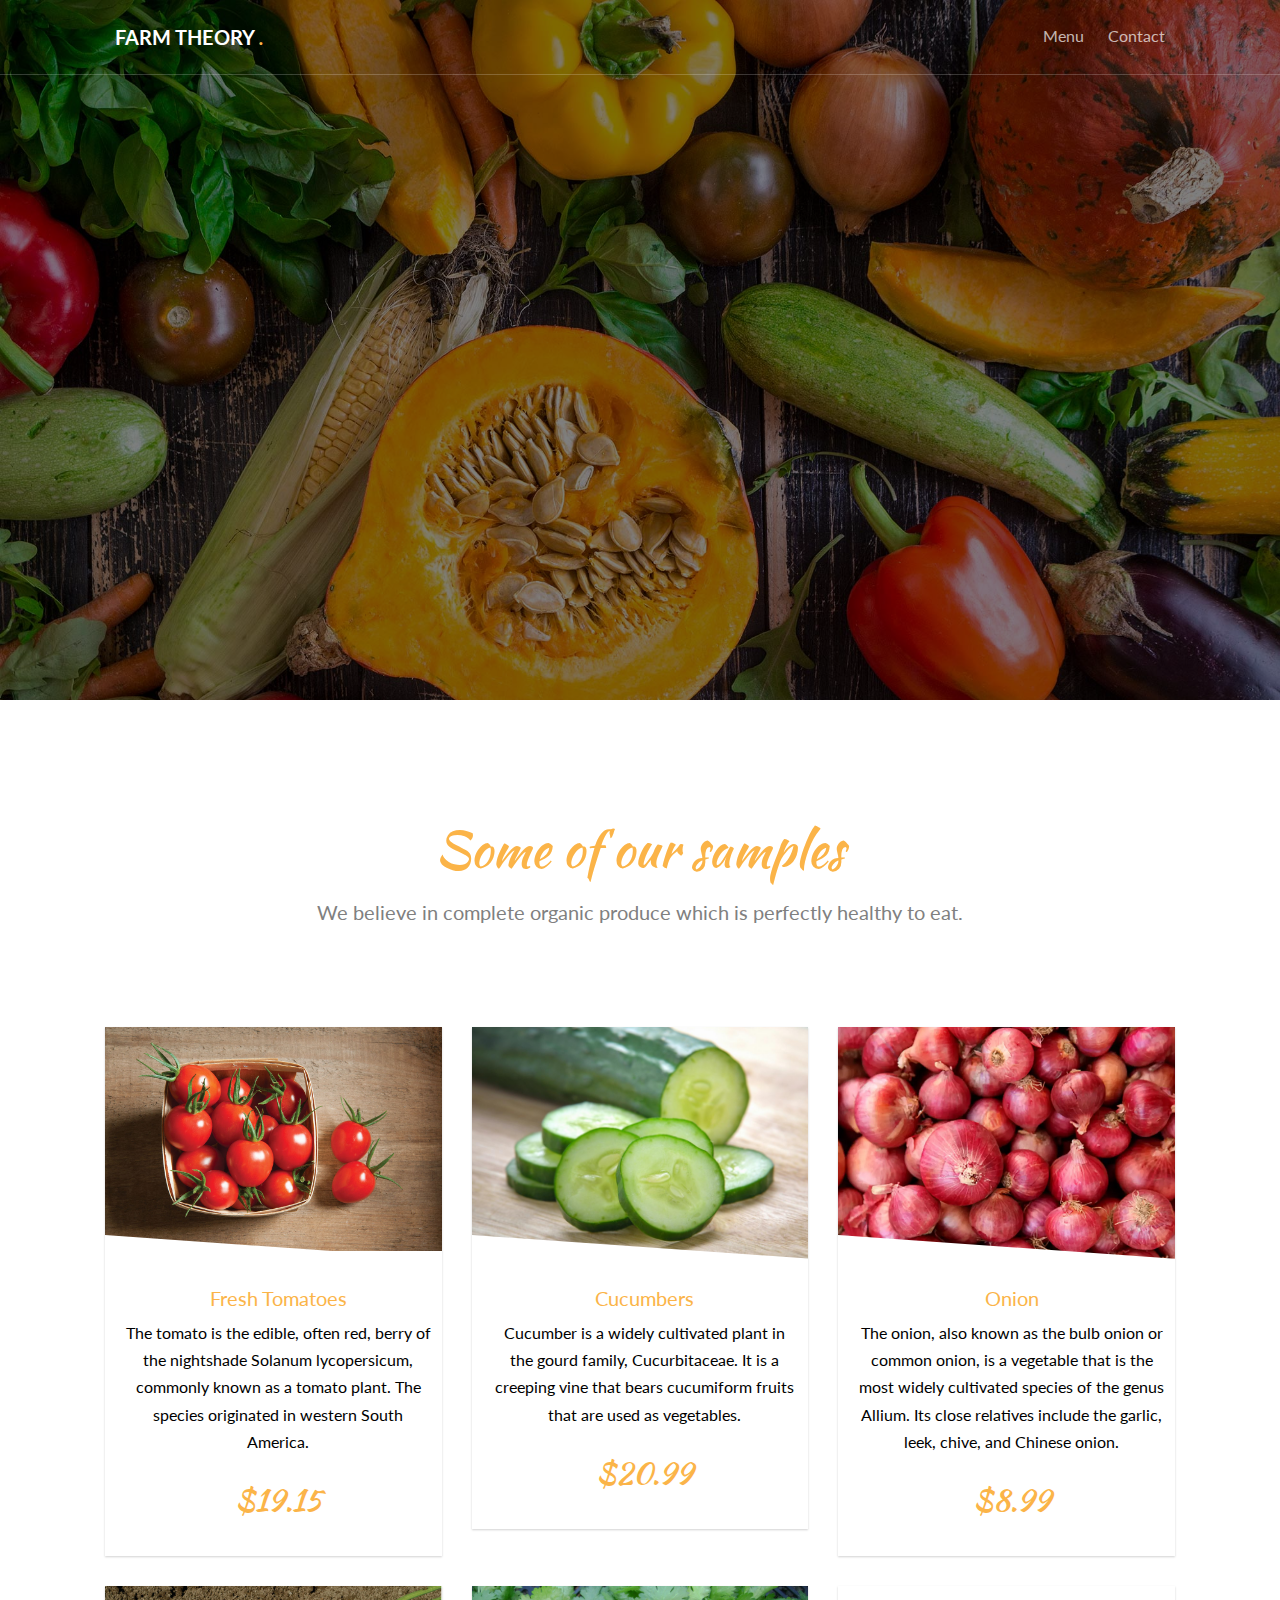
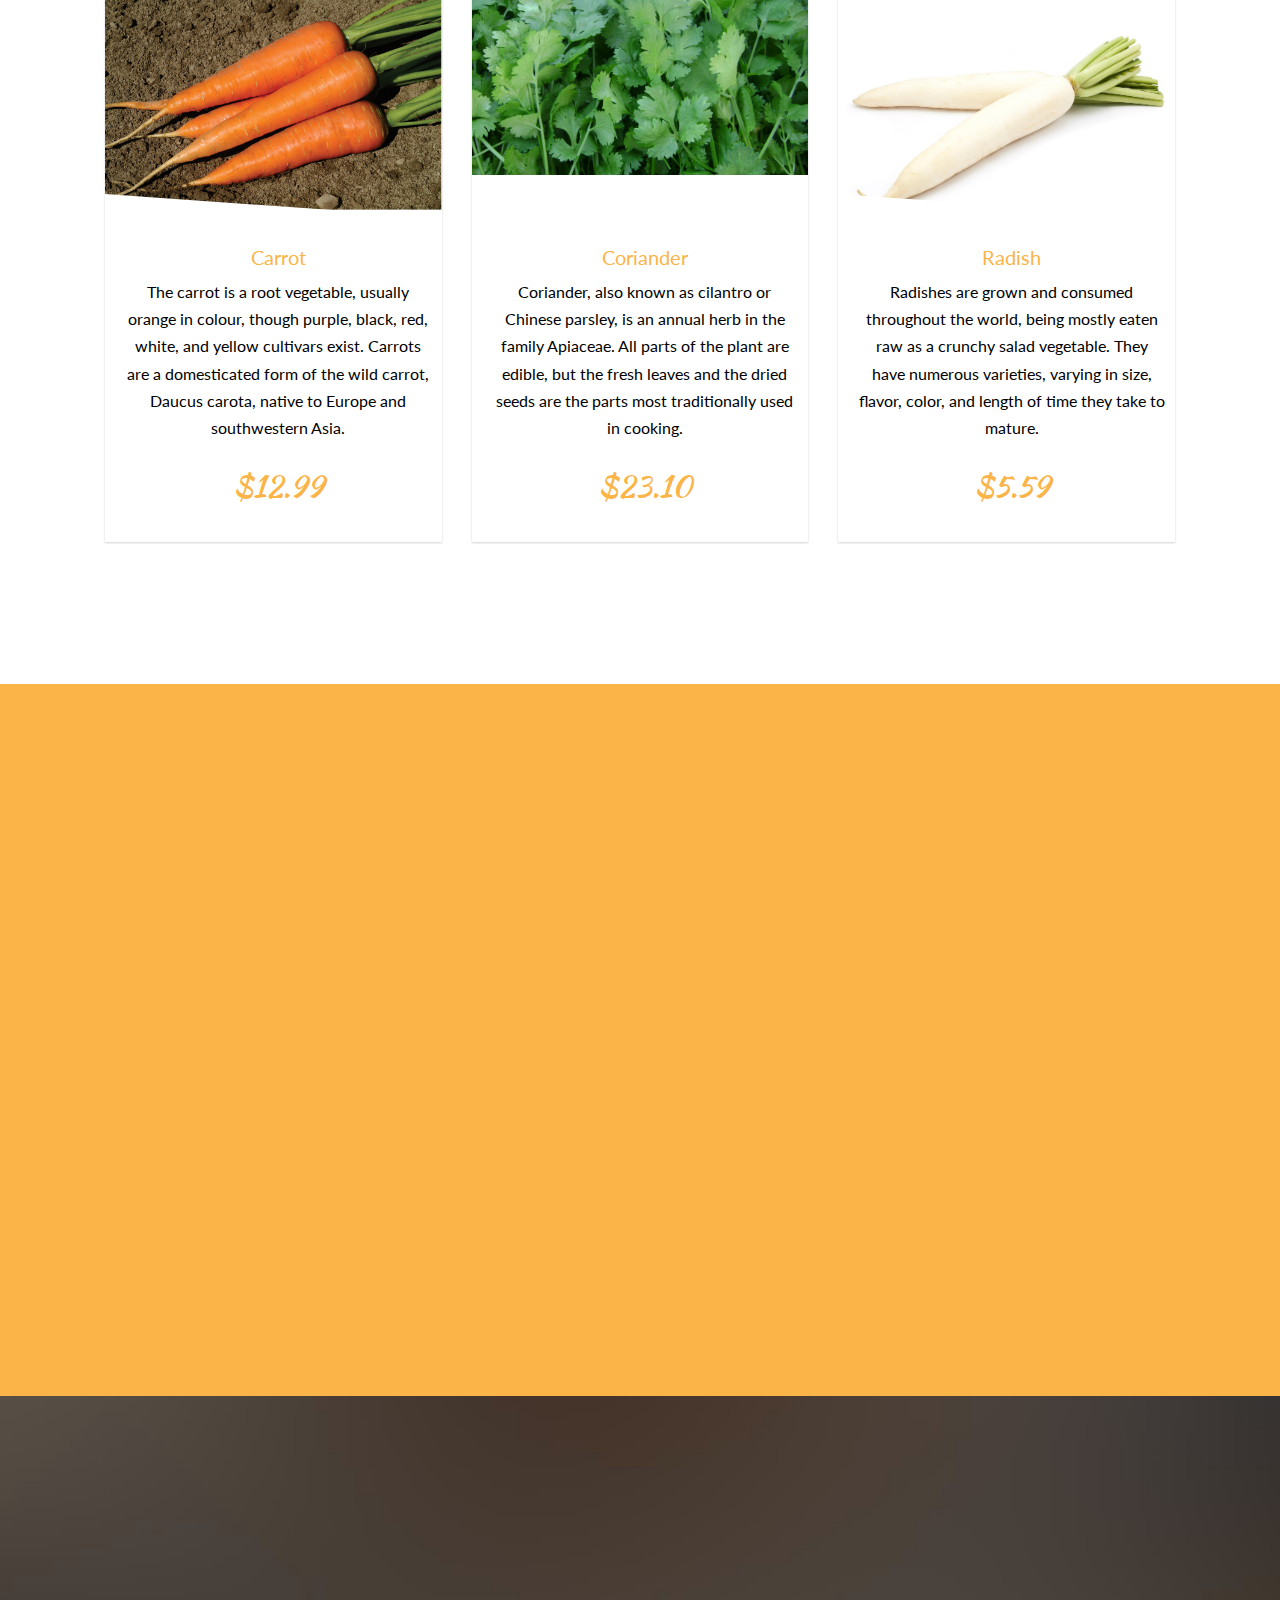
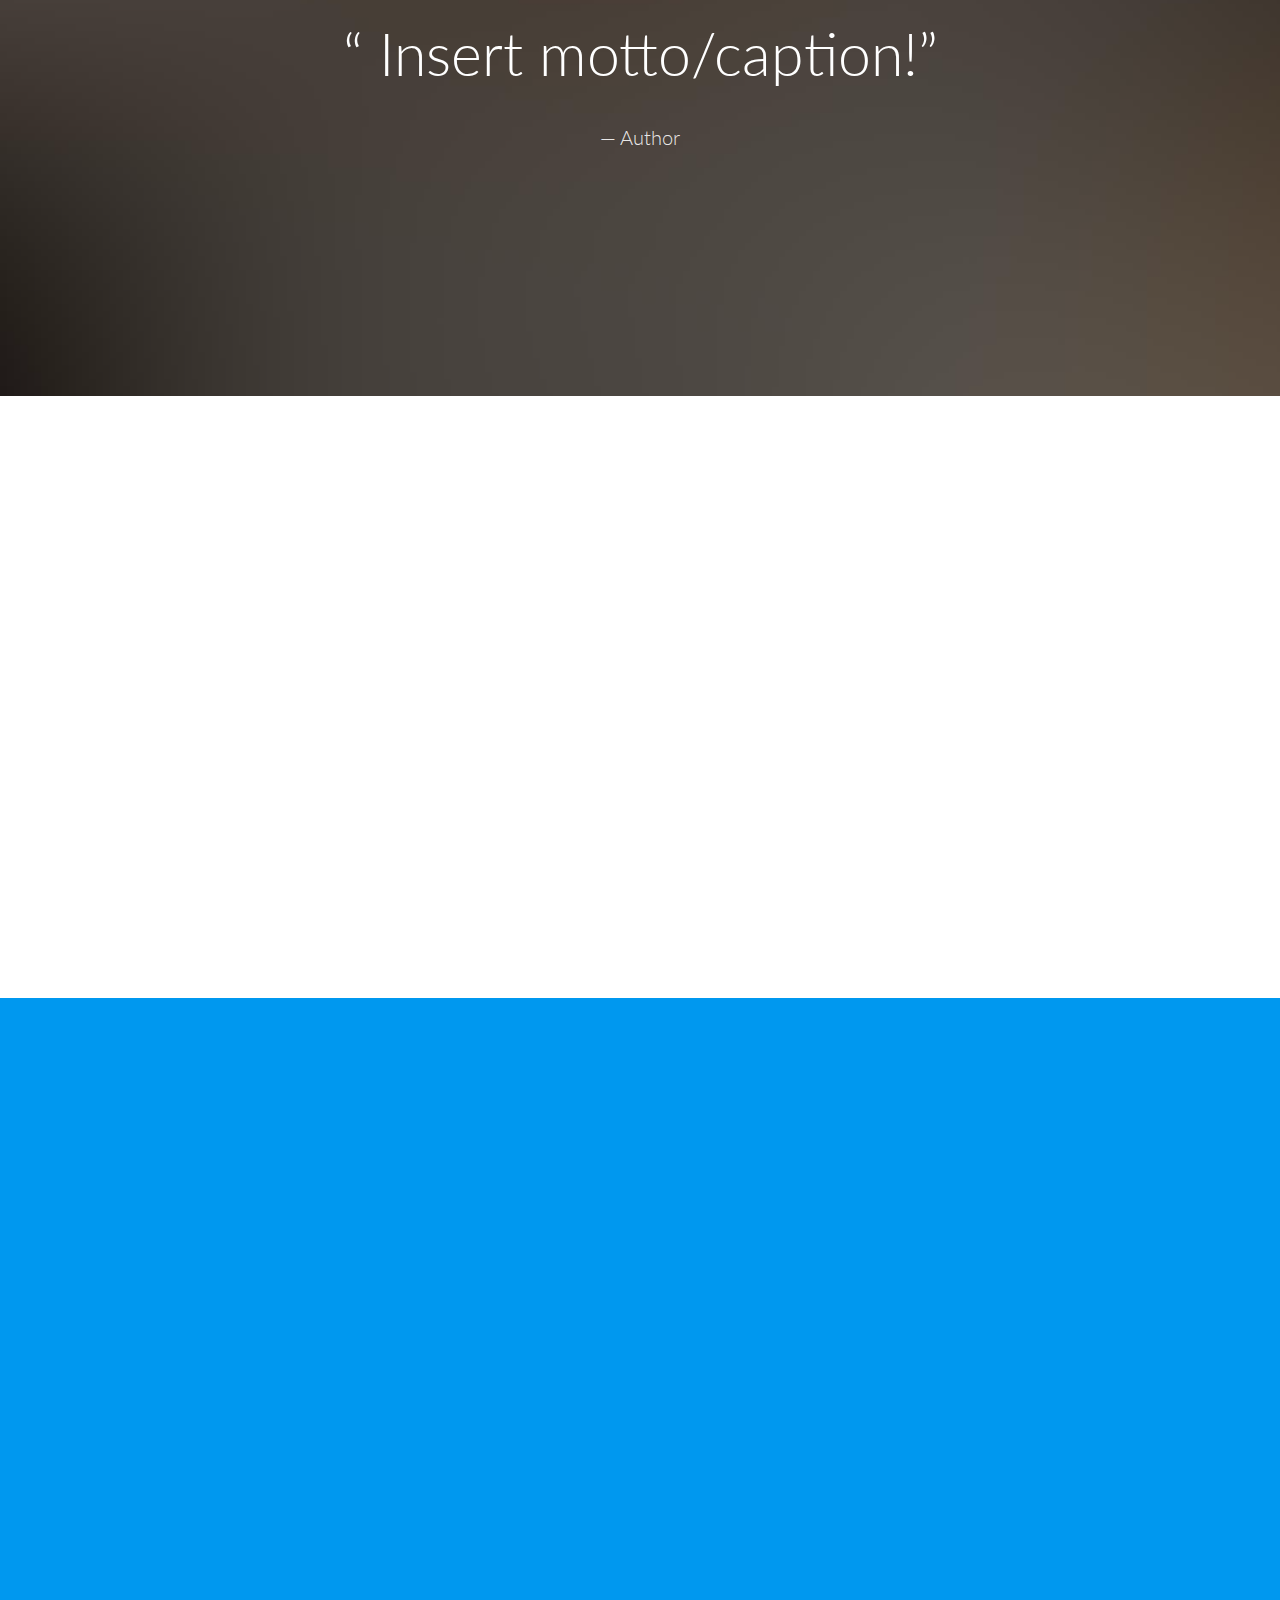
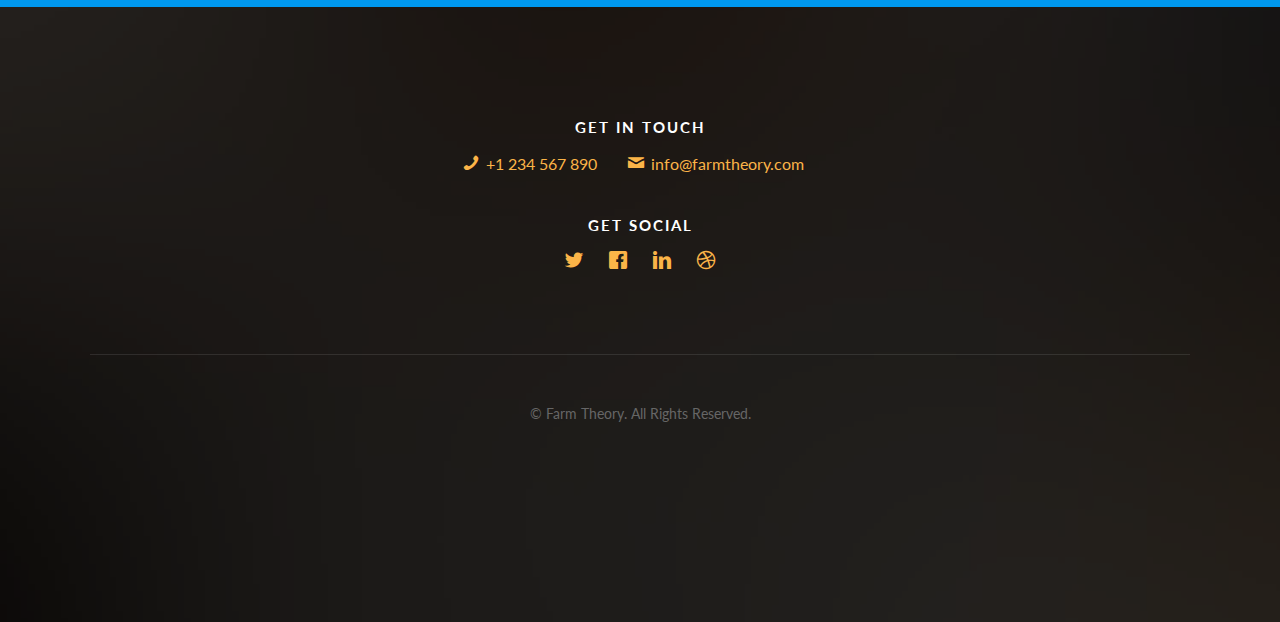
==== index.html @ a255fbd9 "Initial commit" ====
<!DOCTYPE HTML>
<!--
	Aesthetic by gettemplates.co
	Twitter: http://twitter.com/gettemplateco
	URL: http://gettemplates.co
-->
<html>
	<head>
	<meta charset="utf-8">
	<meta http-equiv="X-UA-Compatible" content="IE=edge">
	<title>Farm Theory</title>
	<meta name="viewport" content="width=device-width, initial-scale=1">
	<meta name="description" content="Free HTML5 Website Template by GetTemplates.co" />
	<meta name="keywords" content="free website templates, free html5, free template, free bootstrap, free website template, html5, css3, mobile first, responsive" />
	<meta name="author" content="GetTemplates.co" />

  	<!-- Facebook and Twitter integration -->
	<meta property="og:title" content=""/>
	<meta property="og:image" content=""/>
	<meta property="og:url" content=""/>
	<meta property="og:site_name" content=""/>
	<meta property="og:description" content=""/>
	<meta name="twitter:title" content="" />
	<meta name="twitter:image" content="" />
	<meta name="twitter:url" content="" />
	<meta name="twitter:card" content="" />

	<link href="https://fonts.googleapis.com/css?family=Lato:300,400,700" rel="stylesheet">
	<link href="https://fonts.googleapis.com/css?family=Kaushan+Script" rel="stylesheet">
	
	<!-- Animate.css -->
	<link rel="stylesheet" href="css/animate.css">
	<!-- Icomoon Icon Fonts-->
	<link rel="stylesheet" href="css/icomoon.css">
	<!-- Themify Icons-->
	<link rel="stylesheet" href="css/themify-icons.css">
	<!-- Bootstrap  -->
	<link rel="stylesheet" href="css/bootstrap.css">

	<!-- Magnific Popup -->
	<link rel="stylesheet" href="css/magnific-popup.css">

	<!-- Bootstrap DateTimePicker -->
	<link rel="stylesheet" href="css/bootstrap-datetimepicker.min.css">

	<!-- Owl Carousel  -->
	<link rel="stylesheet" href="css/owl.carousel.min.css">
	<link rel="stylesheet" href="css/owl.theme.default.min.css">

	<!-- Theme style  -->
	<link rel="stylesheet" href="css/style.css">

	<!-- Modernizr JS -->
	<script src="js/modernizr-2.6.2.min.js"></script>
	<!-- FOR IE9 below -->
	<!--[if lt IE 9]>
	<script src="js/respond.min.js"></script>
	<![endif]-->

	</head>
	<body>
		
	<div class="gtco-loader"></div>
	
	<div id="page">

	
	<!-- <div class="page-inner"> -->
	<nav class="gtco-nav" role="navigation">
		<div class="gtco-container">
			
			<div class="row">
				<div class="col-sm-4 col-xs-12">
					<div id="gtco-logo"><a href="index.html">Farm Theory <em>.</em></a></div>
				</div>
				<div class="col-xs-8 text-right menu-1">
					<ul>
						<li><a href="menu.html">Menu</a></li>
						<li><a href="contact.html">Contact</a></li>
					</ul>	
				</div>
			</div>
			
		</div>
	</nav>
	
	<header id="gtco-header" class="gtco-cover gtco-cover-md" role="banner" style="background-image: url(images/vegetables.jpg); height: 700px;" data-stellar-background-ratio="0.5">
		<div class="overlay"></div>
		<div class="gtco-container">
			<div class="row">
				<div class="col-md-12 col-md-offset-0 text-left">
					

					<div class="row row-mt-15em">
						<div class="col-md-7 mt-text animate-box" data-animate-effect="fadeInUp">
							<span class="intro-text-small">Vegetable prices have never been lower at</span>
							<h1 class="cursive-font">FARM THEORY</h1>	
						</div>
						<!-- <div class="col-md-4 col-md-push-1 animate-box" data-animate-effect="fadeInRight">
							<div class="form-wrap">
								<div class="tab">
									
									<div class="tab-content">
										<div class="tab-content-inner active" data-content="signup">
											<img src="images/farmer.jpg" height="500px" width="500px">	
										</div> -->

										
									</div>
								</div>
							</div>
						</div>
					</div>
							
					
				</div>
			</div>
		</div>
	</header>

	
	
	<div class="gtco-section">
		<div class="gtco-container">
			<div class="row"  style="display: flex">
				<div class="col-md-8 col-md-offset-2 text-center gtco-heading">
					<h2 class="cursive-font primary-color">Some of our samples</h2>
					<p>We believe in complete organic produce which is perfectly healthy to eat.</p>
				</div>
			</div>
			<div class="row">

				<div class="col-lg-4 col-md-4 col-sm-6">
					<a href="images/tomato.jpg" class="fh5co-card-item image-popup">
						<figure>
							<div class="overlay"><i class="ti-plus"></i></div>
							<img src="images/tomato.jpg" alt="Tomato" class="img-responsive">
						</figure>
						<div class="fh5co-text">
							<h2>Fresh Tomatoes</h2>
							<p>The tomato is the edible, often red, berry of the nightshade Solanum lycopersicum, commonly known as a tomato plant. The species originated in western South America.</p>
							<p><span class="price cursive-font">$19.15</span></p>
						</div>
					</a>
				</div>
				<div class="col-lg-4 col-md-4 col-sm-6">
					<a href="images/cucumber.jpg" class="fh5co-card-item image-popup">
						<figure>
							<div class="overlay"><i class="ti-plus"></i></div>
							<img src="images/cucumber.jpg" alt="Image" class="img-responsive">
						</figure>
						<div class="fh5co-text">
							<h2>Cucumbers</h2>
							<p>Cucumber is a widely cultivated plant in the gourd family, Cucurbitaceae. It is a creeping vine that bears cucumiform fruits that are used as vegetables. </p>
							<p><span class="price cursive-font">$20.99</span></p>
						</div>
					</a>
				</div>
				<div class="col-lg-4 col-md-4 col-sm-6">
					<a href="images/onion.jpg" class="fh5co-card-item image-popup">
						<figure>
							<div class="overlay"><i class="ti-plus"></i></div>
							<img src="images/onion.jpg" alt="Image" class="img-responsive">
						</figure>
						<div class="fh5co-text">
							<h2>Onion</h2>
							<p>The onion, also known as the bulb onion or common onion, is a vegetable that is the most widely cultivated species of the genus Allium. Its close relatives include the garlic, leek, chive, and Chinese onion.</p>
							<p><span class="price cursive-font">$8.99</span></p>

						</div>
					</a>
				</div>


				<div class="col-lg-4 col-md-4 col-sm-6">
					<a href="images/carrot.jpg" class="fh5co-card-item image-popup">
						<figure>
							<div class="overlay"><i class="ti-plus"></i></div>
							<img src="images/carrot.jpg" alt="Image" class="img-responsive">
						</figure>
						<div class="fh5co-text">
							<h2>Carrot</h2>
							<p>The carrot is a root vegetable, usually orange in colour, though purple, black, red, white, and yellow cultivars exist. Carrots are a domesticated form of the wild carrot, Daucus carota, native to Europe and southwestern Asia. </p>
							<p><span class="price cursive-font">$12.99</span></p>
						</div>
					</a>
				</div>

				<div class="col-lg-4 col-md-4 col-sm-6" >
					<a href="images/coriander.jpg" class="fh5co-card-item image-popup">
						<figure>
							<div class="overlay"><i class="ti-plus"></i></div>
							<img src="images/coriander.jpg" alt="Image" class="img-responsive">
						</figure>
						<div class="fh5co-text">
							<h2>Coriander</h2>
							<p>Coriander, also known as cilantro or Chinese parsley, is an annual herb in the family Apiaceae. All parts of the plant are edible, but the fresh leaves and the dried seeds are the parts most traditionally used in cooking.</p>
							<p><span class="price cursive-font">$23.10</span></p>
						</div>
					</a>
				</div>

				<div class="col-lg-4 col-md-4 col-sm-6">
					<a href="images/radish.jpg" class="fh5co-card-item image-popup">
						<figure>
							<div class="overlay"><i class="ti-plus"></i></div>
							<img src="images/radish.jpg" alt="Image" class="img-responsive">
						</figure>
						<div class="fh5co-text">
							<h2>Radish</h2>
							<p>Radishes are grown and consumed throughout the world, being mostly eaten raw as a crunchy salad vegetable. They have numerous varieties, varying in size, flavor, color, and length of time they take to mature. </p>
							<p><span class="price cursive-font">$5.59</span></p>
						</div>
					</a>
				</div>

			</div>
		</div>
	</div>
	
	<div id="gtco-features">
		<div class="gtco-container">
			<div class="row">
				<div class="col-md-8 col-md-offset-2 text-center gtco-heading animate-box">
					<h2 class="cursive-font">About Us</h2>
					<p>Insert text about us</p>
				</div>
			</div>
			<div class="row">
				<div class="col-md-4 col-sm-6">
					<div class="feature-center animate-box" data-animate-effect="fadeIn">
						<span class="icon">
							<i class="ti-face-smile"></i>
						</span>
						<h3>Why we do what we do</h3>
						<p>Insert content</p>
					</div>
				</div>
				<div class="col-md-4 col-sm-6">
					<div class="feature-center animate-box" data-animate-effect="fadeIn">
						<span class="icon">
							<i class="ti-thought"></i>
						</span>
						<h3>What do we do</h3>
						<p>Insert content</p>
					</div>
				</div>
				<div class="col-md-4 col-sm-6">
					<div class="feature-center animate-box" data-animate-effect="fadeIn">
						<span class="icon">
							<i class="ti-truck"></i>
						</span>
						<h3>How do we do it</h3>
						<p>Insert content</p>
					</div>
				</div>
				

			</div>
		</div>
	</div>


	<div class="gtco-cover gtco-cover-sm" style="background-image: url(images/img_bg_1.jpg)"  data-stellar-background-ratio="0.5">
		<div class="overlay"></div>
		<div class="gtco-container text-center">
			<div class="display-t">
				<div class="display-tc">
					<h1>&ldquo; Insert motto/caption!&rdquo;</h1>
					<p>&mdash; Author</p>
				</div>	
			</div>
		</div>
	</div>

	<div id="gtco-counter" class="gtco-section">
		<div class="gtco-container">

			<div class="row">
				<div class="col-md-8 col-md-offset-2 text-center gtco-heading animate-box">
					<h2 class="cursive-font primary-color">Fun Facts</h2>
					<p>Where we are now</p>
				</div>
			</div>

			<div class="row">
				
				<div class="col-md-3 col-sm-6 animate-box" data-animate-effect="fadeInUp">
					<div class="feature-center">
						<span class="counter js-counter" data-from="0" data-to="5" data-speed="5000" data-refresh-interval="50">1</span>
						<span class="counter-label">Avg. Rating</span>

					</div>
				</div>
				<div class="col-md-3 col-sm-6 animate-box" data-animate-effect="fadeInUp">
					<div class="feature-center">
						<span class="counter js-counter" data-from="0" data-to="43" data-speed="5000" data-refresh-interval="50">1</span>
						<span class="counter-label">Vegetables we sell</span>
					</div>
				</div>
				<div class="col-md-3 col-sm-6 animate-box" data-animate-effect="fadeInUp">
					<div class="feature-center">
						<span class="counter js-counter" data-from="0" data-to="32" data-speed="5000" data-refresh-interval="50">1</span>
						<span class="counter-label">Clients</span>
					</div>
				</div>
				<div class="col-md-3 col-sm-6 animate-box" data-animate-effect="fadeInUp">
					<div class="feature-center">
						<span class="counter js-counter" data-from="0" data-to="2018" data-speed="5000" data-refresh-interval="50">1</span>
						<span class="counter-label">Year Started</span>

					</div>
				</div>
					
			</div>
		</div>
	</div>

	

	<div id="gtco-subscribe">
		<div class="gtco-container">
			<div class="row animate-box">
				<div class="col-md-8 col-md-offset-2 text-center gtco-heading">
					<h2 class="cursive-font">Download our app</h2>
					<p>Be the first to know about our new offers</p>
					<p><img src="images/getongplay.png" height="200px" width="600px"></p>
				</div>
			</div>
			
		</div>
	</div>

	<footer id="gtco-footer" role="contentinfo" style="background-image: url(images/img_bg_1.jpg)" data-stellar-background-ratio="0.5">
		<div class="overlay"></div>
		<div class="gtco-container">
			<div class="row row-pb-md">

				

				
				<div class="col-md-12 text-center">
					<div class="gtco-widget">
						<h3>Get In Touch</h3>
						<ul class="gtco-quick-contact">
							<li><a href="#"><i class="icon-phone"></i> +1 234 567 890</a></li>
							<li><a href="#"><i class="icon-mail2"></i> info@farmtheory.com</a></li>
							</ul>
					</div>
					<div class="gtco-widget">
						<h3>Get Social</h3>
						<ul class="gtco-social-icons">
							<li><a href="#"><i class="icon-twitter"></i></a></li>
							<li><a href="#"><i class="icon-facebook"></i></a></li>
							<li><a href="#"><i class="icon-linkedin"></i></a></li>
							<li><a href="#"><i class="icon-dribbble"></i></a></li>
						</ul>
					</div>
				</div>

				<div class="col-md-12 text-center copyright">
					<p><small class="block">&copy; Farm Theory. All Rights Reserved.</small> 
					</div>

			</div>

			

		</div>
	</footer>
	<!-- </div> -->

	</div>

	<div class="gototop js-top">
		<a href="#" class="js-gotop"><i class="icon-arrow-up"></i></a>
	</div>
	
	<!-- jQuery -->
	<script src="js/jquery.min.js"></script>
	<!-- jQuery Easing -->
	<script src="js/jquery.easing.1.3.js"></script>
	<!-- Bootstrap -->
	<script src="js/bootstrap.min.js"></script>
	<!-- Waypoints -->
	<script src="js/jquery.waypoints.min.js"></script>
	<!-- Carousel -->
	<script src="js/owl.carousel.min.js"></script>
	<!-- countTo -->
	<script src="js/jquery.countTo.js"></script>

	<!-- Stellar Parallax -->
	<script src="js/jquery.stellar.min.js"></script>

	<!-- Magnific Popup -->
	<script src="js/jquery.magnific-popup.min.js"></script>
	<script src="js/magnific-popup-options.js"></script>
	
	<script src="js/moment.min.js"></script>
	<script src="js/bootstrap-datetimepicker.min.js"></script>


	<!-- Main -->
	<script src="js/main.js"></script>

	</body>
</html>
---- css/icomoon.css ----
@font-face {
  font-family: 'icomoon';
  src:  url('../fonts/icomoon/icomoon.eot?6iuir');
  src:  url('../fonts/icomoon/icomoon.eot?6iuir#iefix') format('embedded-opentype'),
    url('../fonts/icomoon/icomoon.ttf?6iuir') format('truetype'),
    url('../fonts/icomoon/icomoon.woff?6iuir') format('woff'),
    url('../fonts/icomoon/icomoon.svg?6iuir#icomoon') format('svg');
  font-weight: normal;
  font-style: normal;
}

[class^="icon-"], [class*=" icon-"] {
  /* use !important to prevent issues with browser extensions that change fonts */
  font-family: 'icomoon' !important;
  speak: none;
  font-style: normal;
  font-weight: normal;
  font-variant: normal;
  text-transform: none;
  line-height: 1;

  /* Better Font Rendering =========== */
  -webkit-font-smoothing: antialiased;
  -moz-osx-font-smoothing: grayscale;
}

.icon-eye:before {
  content: "\e000";
}
.icon-paper-clip:before {
  content: "\e001";
}
.icon-mail:before {
  content: "\e002";
}
.icon-toggle:before {
  content: "\e003";
}
.icon-layout:before {
  content: "\e004";
}
.icon-link:before {
  content: "\e005";
}
.icon-bell:before {
  content: "\e006";
}
.icon-lock:before {
  content: "\e007";
}
.icon-unlock:before {
  content: "\e008";
}
.icon-ribbon:before {
  content: "\e009";
}
.icon-image:before {
  content: "\e010";
}
.icon-signal:before {
  content: "\e011";
}
.icon-target:before {
  content: "\e012";
}
.icon-clipboard:before {
  content: "\e013";
}
.icon-clock:before {
  content: "\e014";
}
.icon-watch:before {
  content: "\e015";
}
.icon-air-play:before {
  content: "\e016";
}
.icon-camera:before {
  content: "\e017";
}
.icon-video:before {
  content: "\e018";
}
.icon-disc:before {
  content: "\e019";
}
.icon-printer:before {
  content: "\e020";
}
.icon-monitor:before {
  content: "\e021";
}
.icon-server:before {
  content: "\e022";
}
.icon-cog:before {
  content: "\e023";
}
.icon-heart:before {
  content: "\e024";
}
.icon-paragraph:before {
  content: "\e025";
}
.icon-align-justify:before {
  content: "\e026";
}
.icon-align-left:before {
  content: "\e027";
}
.icon-align-center:before {
  content: "\e028";
}
.icon-align-right:before {
  content: "\e029";
}
.icon-book:before {
  content: "\e030";
}
.icon-layers:before {
  content: "\e031";
}
.icon-stack:before {
  content: "\e032";
}
.icon-stack-2:before {
  content: "\e033";
}
.icon-paper:before {
  content: "\e034";
}
.icon-paper-stack:before {
  content: "\e035";
}
.icon-search:before {
  content: "\e036";
}
.icon-zoom-in:before {
  content: "\e037";
}
.icon-zoom-out:before {
  content: "\e038";
}
.icon-reply:before {
  content: "\e039";
}
.icon-circle-plus:before {
  content: "\e040";
}
.icon-circle-minus:before {
  content: "\e041";
}
.icon-circle-check:before {
  content: "\e042";
}
.icon-circle-cross:before {
  content: "\e043";
}
.icon-square-plus:before {
  content: "\e044";
}
.icon-square-minus:before {
  content: "\e045";
}
.icon-square-check:before {
  content: "\e046";
}
.icon-square-cross:before {
  content: "\e047";
}
.icon-microphone:before {
  content: "\e048";
}
.icon-record:before {
  content: "\e049";
}
.icon-skip-back:before {
  content: "\e050";
}
.icon-rewind:before {
  content: "\e051";
}
.icon-play:before {
  content: "\e052";
}
.icon-pause:before {
  content: "\e053";
}
.icon-stop:before {
  content: "\e054";
}
.icon-fast-forward:before {
  content: "\e055";
}
.icon-skip-forward:before {
  content: "\e056";
}
.icon-shuffle:before {
  content: "\e057";
}
.icon-repeat:before {
  content: "\e058";
}
.icon-folder:before {
  content: "\e059";
}
.icon-umbrella:before {
  content: "\e060";
}
.icon-moon:before {
  content: "\e061";
}
.icon-thermometer:before {
  content: "\e062";
}
.icon-drop:before {
  content: "\e063";
}
.icon-sun:before {
  content: "\e064";
}
.icon-cloud:before {
  content: "\e065";
}
.icon-cloud-upload:before {
  content: "\e066";
}
.icon-cloud-download:before {
  content: "\e067";
}
.icon-upload:before {
  content: "\e068";
}
.icon-download:before {
  content: "\e069";
}
.icon-location:before {
  content: "\e070";
}
.icon-location-2:before {
  content: "\e071";
}
.icon-map:before {
  content: "\e072";
}
.icon-battery:before {
  content: "\e073";
}
.icon-head:before {
  content: "\e074";
}
.icon-briefcase:before {
  content: "\e075";
}
.icon-speech-bubble:before {
  content: "\e076";
}
.icon-anchor:before {
  content: "\e077";
}
.icon-globe:before {
  content: "\e078";
}
.icon-box:before {
  content: "\e079";
}
.icon-reload:before {
  content: "\e080";
}
.icon-share:before {
  content: "\e081";
}
.icon-marquee:before {
  content: "\e082";
}
.icon-marquee-plus:before {
  content: "\e083";
}
.icon-marquee-minus:before {
  content: "\e084";
}
.icon-tag:before {
  content: "\e085";
}
.icon-power:before {
  content: "\e086";
}
.icon-command:before {
  content: "\e087";
}
.icon-alt:before {
  content: "\e088";
}
.icon-esc:before {
  content: "\e089";
}
.icon-bar-graph:before {
  content: "\e090";
}
.icon-bar-graph-2:before {
  content: "\e091";
}
.icon-pie-graph:before {
  content: "\e092";
}
.icon-star:before {
  content: "\e093";
}
.icon-arrow-left:before {
  content: "\e094";
}
.icon-arrow-right:before {
  content: "\e095";
}
.icon-arrow-up:before {
  content: "\e096";
}
.icon-arrow-down:before {
  content: "\e097";
}
.icon-volume:before {
  content: "\e098";
}
.icon-mute:before {
  content: "\e099";
}
.icon-content-right:before {
  content: "\e100";
}
.icon-content-left:before {
  content: "\e101";
}
.icon-grid:before {
  content: "\e102";
}
.icon-grid-2:before {
  content: "\e103";
}
.icon-columns:before {
  content: "\e104";
}
.icon-loader:before {
  content: "\e105";
}
.icon-bag:before {
  content: "\e106";
}
.icon-ban:before {
  content: "\e107";
}
.icon-flag:before {
  content: "\e108";
}
.icon-trash:before {
  content: "\e109";
}
.icon-expand:before {
  content: "\e110";
}
.icon-contract:before {
  content: "\e111";
}
.icon-maximize:before {
  content: "\e112";
}
.icon-minimize:before {
  content: "\e113";
}
.icon-plus:before {
  content: "\e114";
}
.icon-minus:before {
  content: "\e115";
}
.icon-check:before {
  content: "\e116";
}
.icon-cross:before {
  content: "\e117";
}
.icon-move:before {
  content: "\e118";
}
.icon-delete:before {
  content: "\e119";
}
.icon-menu:before {
  content: "\e120";
}
.icon-archive:before {
  content: "\e121";
}
.icon-inbox:before {
  content: "\e122";
}
.icon-outbox:before {
  content: "\e123";
}
.icon-file:before {
  content: "\e124";
}
.icon-file-add:before {
  content: "\e125";
}
.icon-file-subtract:before {
  content: "\e126";
}
.icon-help:before {
  content: "\e127";
}
.icon-open:before {
  content: "\e128";
}
.icon-ellipsis:before {
  content: "\e129";
}
.icon-add-to-list:before {
  content: "\e900";
}
.icon-classic-computer:before {
  content: "\e901";
}
.icon-controller-fast-backward:before {
  content: "\e902";
}
.icon-creative-commons-attribution:before {
  content: "\e903";
}
.icon-creative-commons-noderivs:before {
  content: "\e904";
}
.icon-creative-commons-noncommercial-eu:before {
  content: "\e905";
}
.icon-creative-commons-noncommercial-us:before {
  content: "\e906";
}
.icon-creative-commons-public-domain:before {
  content: "\e907";
}
.icon-creative-commons-remix:before {
  content: "\e908";
}
.icon-creative-commons-share:before {
  content: "\e909";
}
.icon-creative-commons-sharealike:before {
  content: "\e90a";
}
.icon-creative-commons:before {
  content: "\e90b";
}
.icon-document-landscape:before {
  content: "\e90c";
}
.icon-remove-user:before {
  content: "\e90d";
}
.icon-warning:before {
  content: "\e90e";
}
.icon-arrow-bold-down:before {
  content: "\e90f";
}
.icon-arrow-bold-left:before {
  content: "\e910";
}
.icon-arrow-bold-right:before {
  content: "\e911";
}
.icon-arrow-bold-up:before {
  content: "\e912";
}
.icon-arrow-down2:before {
  content: "\e913";
}
.icon-arrow-left2:before {
  content: "\e914";
}
.icon-arrow-long-down:before {
  content: "\e915";
}
.icon-arrow-long-left:before {
  content: "\e916";
}
.icon-arrow-long-right:before {
  content: "\e917";
}
.icon-arrow-long-up:before {
  content: "\e918";
}
.icon-arrow-right2:before {
  content: "\e919";
}
.icon-arrow-up2:before {
  content: "\e91a";
}
.icon-arrow-with-circle-down:before {
  content: "\e91b";
}
.icon-arrow-with-circle-left:before {
  content: "\e91c";
}
.icon-arrow-with-circle-right:before {
  content: "\e91d";
}
.icon-arrow-with-circle-up:before {
  content: "\e91e";
}
.icon-bookmark:before {
  content: "\e91f";
}
.icon-bookmarks:before {
  content: "\e920";
}
.icon-chevron-down:before {
  content: "\e921";
}
.icon-chevron-left:before {
  content: "\e922";
}
.icon-chevron-right:before {
  content: "\e923";
}
.icon-chevron-small-down:before {
  content: "\e924";
}
.icon-chevron-small-left:before {
  content: "\e925";
}
.icon-chevron-small-right:before {
  content: "\e926";
}
.icon-chevron-small-up:before {
  content: "\e927";
}
.icon-chevron-thin-down:before {
  content: "\e928";
}
.icon-chevron-thin-left:before {
  content: "\e929";
}
.icon-chevron-thin-right:before {
  content: "\e92a";
}
.icon-chevron-thin-up:before {
  content: "\e92b";
}
.icon-chevron-up:before {
  content: "\e92c";
}
.icon-chevron-with-circle-down:before {
  content: "\e92d";
}
.icon-chevron-with-circle-left:before {
  content: "\e92e";
}
.icon-chevron-with-circle-right:before {
  content: "\e92f";
}
.icon-chevron-with-circle-up:before {
  content: "\e930";
}
.icon-cloud2:before {
  content: "\e931";
}
.icon-controller-fast-forward:before {
  content: "\e932";
}
.icon-controller-jump-to-start:before {
  content: "\e933";
}
.icon-controller-next:before {
  content: "\e934";
}
.icon-controller-paus:before {
  content: "\e935";
}
.icon-controller-play:before {
  content: "\e936";
}
.icon-controller-record:before {
  content: "\e937";
}
.icon-controller-stop:before {
  content: "\e938";
}
.icon-controller-volume:before {
  content: "\e939";
}
.icon-dot-single:before {
  content: "\e93a";
}
.icon-dots-three-horizontal:before {
  content: "\e93b";
}
.icon-dots-three-vertical:before {
  content: "\e93c";
}
.icon-dots-two-horizontal:before {
  content: "\e93d";
}
.icon-dots-two-vertical:before {
  content: "\e93e";
}
.icon-download2:before {
  content: "\e93f";
}
.icon-emoji-flirt:before {
  content: "\e940";
}
.icon-flow-branch:before {
  content: "\e941";
}
.icon-flow-cascade:before {
  content: "\e942";
}
.icon-flow-line:before {
  content: "\e943";
}
.icon-flow-parallel:before {
  content: "\e944";
}
.icon-flow-tree:before {
  content: "\e945";
}
.icon-install:before {
  content: "\e946";
}
.icon-layers2:before {
  content: "\e947";
}
.icon-open-book:before {
  content: "\e948";
}
.icon-resize-100:before {
  content: "\e949";
}
.icon-resize-full-screen:before {
  content: "\e94a";
}
.icon-save:before {
  content: "\e94b";
}
.icon-select-arrows:before {
  content: "\e94c";
}
.icon-sound-mute:before {
  content: "\e94d";
}
.icon-sound:before {
  content: "\e94e";
}
.icon-trash2:before {
  content: "\e94f";
}
.icon-triangle-down:before {
  content: "\e950";
}
.icon-triangle-left:before {
  content: "\e951";
}
.icon-triangle-right:before {
  content: "\e952";
}
.icon-triangle-up:before {
  content: "\e953";
}
.icon-uninstall:before {
  content: "\e954";
}
.icon-upload-to-cloud:before {
  content: "\e955";
}
.icon-upload2:before {
  content: "\e956";
}
.icon-add-user:before {
  content: "\e957";
}
.icon-address:before {
  content: "\e958";
}
.icon-adjust:before {
  content: "\e959";
}
.icon-air:before {
  content: "\e95a";
}
.icon-aircraft-landing:before {
  content: "\e95b";
}
.icon-aircraft-take-off:before {
  content: "\e95c";
}
.icon-aircraft:before {
  content: "\e95d";
}
.icon-align-bottom:before {
  content: "\e95e";
}
.icon-align-horizontal-middle:before {
  content: "\e95f";
}
.icon-align-left2:before {
  content: "\e960";
}
.icon-align-right2:before {
  content: "\e961";
}
.icon-align-top:before {
  content: "\e962";
}
.icon-align-vertical-middle:before {
  content: "\e963";
}
.icon-archive2:before {
  content: "\e964";
}
.icon-area-graph:before {
  content: "\e965";
}
.icon-attachment:before {
  content: "\e966";
}
.icon-awareness-ribbon:before {
  content: "\e967";
}
.icon-back-in-time:before {
  content: "\e968";
}
.icon-back:before {
  content: "\e969";
}
.icon-bar-graph2:before {
  content: "\e96a";
}
.icon-battery2:before {
  content: "\e96b";
}
.icon-beamed-note:before {
  content: "\e96c";
}
.icon-bell2:before {
  content: "\e96d";
}
.icon-blackboard:before {
  content: "\e96e";
}
.icon-block:before {
  content: "\e96f";
}
.icon-book2:before {
  content: "\e970";
}
.icon-bowl:before {
  content: "\e971";
}
.icon-box2:before {
  content: "\e972";
}
.icon-briefcase2:before {
  content: "\e973";
}
.icon-browser:before {
  content: "\e974";
}
.icon-brush:before {
  content: "\e975";
}
.icon-bucket:before {
  content: "\e976";
}
.icon-cake:before {
  content: "\e977";
}
.icon-calculator:before {
  content: "\e978";
}
.icon-calendar:before {
  content: "\e979";
}
.icon-camera2:before {
  content: "\e97a";
}
.icon-ccw:before {
  content: "\e97b";
}
.icon-chat:before {
  content: "\e97c";
}
.icon-check2:before {
  content: "\e97d";
}
.icon-circle-with-cross:before {
  content: "\e97e";
}
.icon-circle-with-minus:before {
  content: "\e97f";
}
.icon-circle-with-plus:before {
  content: "\e980";
}
.icon-circle:before {
  content: "\e981";
}
.icon-circular-graph:before {
  content: "\e982";
}
.icon-clapperboard:before {
  content: "\e983";
}
.icon-clipboard2:before {
  content: "\e984";
}
.icon-clock2:before {
  content: "\e985";
}
.icon-code:before {
  content: "\e986";
}
.icon-cog2:before {
  content: "\e987";
}
.icon-colours:before {
  content: "\e988";
}
.icon-compass:before {
  content: "\e989";
}
.icon-copy:before {
  content: "\e98a";
}
.icon-credit-card:before {
  content: "\e98b";
}
.icon-credit:before {
  content: "\e98c";
}
.icon-cross2:before {
  content: "\e98d";
}
.icon-cup:before {
  content: "\e98e";
}
.icon-cw:before {
  content: "\e98f";
}
.icon-cycle:before {
  content: "\e990";
}
.icon-database:before {
  content: "\e991";
}
.icon-dial-pad:before {
  content: "\e992";
}
.icon-direction:before {
  content: "\e993";
}
.icon-document:before {
  content: "\e994";
}
.icon-documents:before {
  content: "\e995";
}
.icon-drink:before {
  content: "\e996";
}
.icon-drive:before {
  content: "\e997";
}
.icon-drop2:before {
  content: "\e998";
}
.icon-edit:before {
  content: "\e999";
}
.icon-email:before {
  content: "\e99a";
}
.icon-emoji-happy:before {
  content: "\e99b";
}
.icon-emoji-neutral:before {
  content: "\e99c";
}
.icon-emoji-sad:before {
  content: "\e99d";
}
.icon-erase:before {
  content: "\e99e";
}
.icon-eraser:before {
  content: "\e99f";
}
.icon-export:before {
  content: "\e9a0";
}
.icon-eye2:before {
  content: "\e9a1";
}
.icon-feather:before {
  content: "\e9a2";
}
.icon-flag2:before {
  content: "\e9a3";
}
.icon-flash:before {
  content: "\e9a4";
}
.icon-flashlight:before {
  content: "\e9a5";
}
.icon-flat-brush:before {
  content: "\e9a6";
}
.icon-folder-images:before {
  content: "\e9a7";
}
.icon-folder-music:before {
  content: "\e9a8";
}
.icon-folder-video:before {
  content: "\e9a9";
}
.icon-folder2:before {
  content: "\e9aa";
}
.icon-forward:before {
  content: "\e9ab";
}
.icon-funnel:before {
  content: "\e9ac";
}
.icon-game-controller:before {
  content: "\e9ad";
}
.icon-gauge:before {
  content: "\e9ae";
}
.icon-globe2:before {
  content: "\e9af";
}
.icon-graduation-cap:before {
  content: "\e9b0";
}
.icon-grid2:before {
  content: "\e9b1";
}
.icon-hair-cross:before {
  content: "\e9b2";
}
.icon-hand:before {
  content: "\e9b3";
}
.icon-heart-outlined:before {
  content: "\e9b4";
}
.icon-heart2:before {
  content: "\e9b5";
}
.icon-help-with-circle:before {
  content: "\e9b6";
}
.icon-help2:before {
  content: "\e9b7";
}
.icon-home:before {
  content: "\e9b8";
}
.icon-hour-glass:before {
  content: "\e9b9";
}
.icon-image-inverted:before {
  content: "\e9ba";
}
.icon-image2:before {
  content: "\e9bb";
}
.icon-images:before {
  content: "\e9bc";
}
.icon-inbox2:before {
  content: "\e9bd";
}
.icon-infinity:before {
  content: "\e9be";
}
.icon-info-with-circle:before {
  content: "\e9bf";
}
.icon-info:before {
  content: "\e9c0";
}
.icon-key:before {
  content: "\e9c1";
}
.icon-keyboard:before {
  content: "\e9c2";
}
.icon-lab-flask:before {
  content: "\e9c3";
}
.icon-landline:before {
  content: "\e9c4";
}
.icon-language:before {
  content: "\e9c5";
}
.icon-laptop:before {
  content: "\e9c6";
}
.icon-leaf:before {
  content: "\e9c7";
}
.icon-level-down:before {
  content: "\e9c8";
}
.icon-level-up:before {
  content: "\e9c9";
}
.icon-lifebuoy:before {
  content: "\e9ca";
}
.icon-light-bulb:before {
  content: "\e9cb";
}
.icon-light-down:before {
  content: "\e9cc";
}
.icon-light-up:before {
  content: "\e9cd";
}
.icon-line-graph:before {
  content: "\e9ce";
}
.icon-link2:before {
  content: "\e9cf";
}
.icon-list:before {
  content: "\e9d0";
}
.icon-location-pin:before {
  content: "\e9d1";
}
.icon-location2:before {
  content: "\e9d2";
}
.icon-lock-open:before {
  content: "\e9d3";
}
.icon-lock2:before {
  content: "\e9d4";
}
.icon-log-out:before {
  content: "\e9d5";
}
.icon-login:before {
  content: "\e9d6";
}
.icon-loop:before {
  content: "\e9d7";
}
.icon-magnet:before {
  content: "\e9d8";
}
.icon-magnifying-glass:before {
  content: "\e9d9";
}
.icon-mail2:before {
  content: "\e9da";
}
.icon-man:before {
  content: "\e9db";
}
.icon-map2:before {
  content: "\e9dc";
}
.icon-mask:before {
  content: "\e9dd";
}
.icon-medal:before {
  content: "\e9de";
}
.icon-megaphone:before {
  content: "\e9df";
}
.icon-menu2:before {
  content: "\e9e0";
}
.icon-message:before {
  content: "\e9e1";
}
.icon-mic:before {
  content: "\e9e2";
}
.icon-minus2:before {
  content: "\e9e3";
}
.icon-mobile:before {
  content: "\e9e4";
}
.icon-modern-mic:before {
  content: "\e9e5";
}
.icon-moon2:before {
  content: "\e9e6";
}
.icon-mouse:before {
  content: "\e9e7";
}
.icon-music:before {
  content: "\e9e8";
}
.icon-network:before {
  content: "\e9e9";
}
.icon-new-message:before {
  content: "\e9ea";
}
.icon-new:before {
  content: "\e9eb";
}
.icon-news:before {
  content: "\e9ec";
}
.icon-note:before {
  content: "\e9ed";
}
.icon-notification:before {
  content: "\e9ee";
}
.icon-old-mobile:before {
  content: "\e9ef";
}
.icon-old-phone:before {
  content: "\e9f0";
}
.icon-palette:before {
  content: "\e9f1";
}
.icon-paper-plane:before {
  content: "\e9f2";
}
.icon-pencil:before {
  content: "\e9f3";
}
.icon-phone:before {
  content: "\e9f4";
}
.icon-pie-chart:before {
  content: "\e9f5";
}
.icon-pin:before {
  content: "\e9f6";
}
.icon-plus2:before {
  content: "\e9f7";
}
.icon-popup:before {
  content: "\e9f8";
}
.icon-power-plug:before {
  content: "\e9f9";
}
.icon-price-ribbon:before {
  content: "\e9fa";
}
.icon-price-tag:before {
  content: "\e9fb";
}
.icon-print:before {
  content: "\e9fc";
}
.icon-progress-empty:before {
  content: "\e9fd";
}
.icon-progress-full:before {
  content: "\e9fe";
}
.icon-progress-one:before {
  content: "\e9ff";
}
.icon-progress-two:before {
  content: "\ea00";
}
.icon-publish:before {
  content: "\ea01";
}
.icon-quote:before {
  content: "\ea02";
}
.icon-radio:before {
  content: "\ea03";
}
.icon-reply-all:before {
  content: "\ea04";
}
.icon-reply2:before {
  content: "\ea05";
}
.icon-retweet:before {
  content: "\ea06";
}
.icon-rocket:before {
  content: "\ea07";
}
.icon-round-brush:before {
  content: "\ea08";
}
.icon-rss:before {
  content: "\ea09";
}
.icon-ruler:before {
  content: "\ea0a";
}
.icon-scissors:before {
  content: "\ea0b";
}
.icon-share-alternitive:before {
  content: "\ea0c";
}
.icon-share2:before {
  content: "\ea0d";
}
.icon-shareable:before {
  content: "\ea0e";
}
.icon-shield:before {
  content: "\ea0f";
}
.icon-shop:before {
  content: "\ea10";
}
.icon-shopping-bag:before {
  content: "\ea11";
}
.icon-shopping-basket:before {
  content: "\ea12";
}
.icon-shopping-cart:before {
  content: "\ea13";
}
.icon-shuffle2:before {
  content: "\ea14";
}
.icon-signal2:before {
  content: "\ea15";
}
.icon-sound-mix:before {
  content: "\ea16";
}
.icon-sports-club:before {
  content: "\ea17";
}
.icon-spreadsheet:before {
  content: "\ea18";
}
.icon-squared-cross:before {
  content: "\ea19";
}
.icon-squared-minus:before {
  content: "\ea1a";
}
.icon-squared-plus:before {
  content: "\ea1b";
}
.icon-star-outlined:before {
  content: "\ea1c";
}
.icon-star2:before {
  content: "\ea1d";
}
.icon-stopwatch:before {
  content: "\ea1e";
}
.icon-suitcase:before {
  content: "\ea1f";
}
.icon-swap:before {
  content: "\ea20";
}
.icon-sweden:before {
  content: "\ea21";
}
.icon-switch:before {
  content: "\ea22";
}
.icon-tablet:before {
  content: "\ea23";
}
.icon-tag2:before {
  content: "\ea24";
}
.icon-text-document-inverted:before {
  content: "\ea25";
}
.icon-text-document:before {
  content: "\ea26";
}
.icon-text:before {
  content: "\ea27";
}
.icon-thermometer2:before {
  content: "\ea28";
}
.icon-thumbs-down:before {
  content: "\ea29";
}
.icon-thumbs-up:before {
  content: "\ea2a";
}
.icon-thunder-cloud:before {
  content: "\ea2b";
}
.icon-ticket:before {
  content: "\ea2c";
}
.icon-time-slot:before {
  content: "\ea2d";
}
.icon-tools:before {
  content: "\ea2e";
}
.icon-traffic-cone:before {
  content: "\ea2f";
}
.icon-tree:before {
  content: "\ea30";
}
.icon-trophy:before {
  content: "\ea31";
}
.icon-tv:before {
  content: "\ea32";
}
.icon-typing:before {
  content: "\ea33";
}
.icon-unread:before {
  content: "\ea34";
}
.icon-untag:before {
  content: "\ea35";
}
.icon-user:before {
  content: "\ea36";
}
.icon-users:before {
  content: "\ea37";
}
.icon-v-card:before {
  content: "\ea38";
}
.icon-video2:before {
  content: "\ea39";
}
.icon-vinyl:before {
  content: "\ea3a";
}
.icon-voicemail:before {
  content: "\ea3b";
}
.icon-wallet:before {
  content: "\ea3c";
}
.icon-water:before {
  content: "\ea3d";
}
.icon-px-with-circle:before {
  content: "\ea3e";
}
.icon-px:before {
  content: "\ea3f";
}
.icon-basecamp:before {
  content: "\ea40";
}
.icon-behance:before {
  content: "\ea41";
}
.icon-creative-cloud:before {
  content: "\ea42";
}
.icon-dropbox:before {
  content: "\ea43";
}
.icon-evernote:before {
  content: "\ea44";
}
.icon-flattr:before {
  content: "\ea45";
}
.icon-foursquare:before {
  content: "\ea46";
}
.icon-google-drive:before {
  content: "\ea47";
}
.icon-google-hangouts:before {
  content: "\ea48";
}
.icon-grooveshark:before {
  content: "\ea49";
}
.icon-icloud:before {
  content: "\ea4a";
}
.icon-mixi:before {
  content: "\ea4b";
}
.icon-onedrive:before {
  content: "\ea4c";
}
.icon-paypal:before {
  content: "\ea4d";
}
.icon-picasa:before {
  content: "\ea4e";
}
.icon-qq:before {
  content: "\ea4f";
}
.icon-rdio-with-circle:before {
  content: "\ea50";
}
.icon-renren:before {
  content: "\ea51";
}
.icon-scribd:before {
  content: "\ea52";
}
.icon-sina-weibo:before {
  content: "\ea53";
}
.icon-skype-with-circle:before {
  content: "\ea54";
}
.icon-skype:before {
  content: "\ea55";
}
.icon-slideshare:before {
  content: "\ea56";
}
.icon-smashing:before {
  content: "\ea57";
}
.icon-soundcloud:before {
  content: "\ea58";
}
.icon-spotify-with-circle:before {
  content: "\ea59";
}
.icon-spotify:before {
  content: "\ea5a";
}
.icon-swarm:before {
  content: "\ea5b";
}
.icon-vine-with-circle:before {
  content: "\ea5c";
}
.icon-vine:before {
  content: "\ea5d";
}
.icon-vk-alternitive:before {
  content: "\ea5e";
}
.icon-vk-with-circle:before {
  content: "\ea5f";
}
.icon-vk:before {
  content: "\ea60";
}
.icon-xing-with-circle:before {
  content: "\ea61";
}
.icon-xing:before {
  content: "\ea62";
}
.icon-yelp:before {
  content: "\ea63";
}
.icon-dribbble-with-circle:before {
  content: "\ea64";
}
.icon-dribbble:before {
  content: "\ea65";
}
.icon-facebook-with-circle:before {
  content: "\ea66";
}
.icon-facebook:before {
  content: "\ea67";
}
.icon-flickr-with-circle:before {
  content: "\ea68";
}
.icon-flickr:before {
  content: "\ea69";
}
.icon-github-with-circle:before {
  content: "\ea6a";
}
.icon-github:before {
  content: "\ea6b";
}
.icon-google-with-circle:before {
  content: "\ea6c";
}
.icon-google:before {
  content: "\ea6d";
}
.icon-instagram-with-circle:before {
  content: "\ea6e";
}
.icon-instagram:before {
  content: "\ea6f";
}
.icon-lastfm-with-circle:before {
  content: "\ea70";
}
.icon-lastfm:before {
  content: "\ea71";
}
.icon-linkedin-with-circle:before {
  content: "\ea72";
}
.icon-linkedin:before {
  content: "\ea73";
}
.icon-pinterest-with-circle:before {
  content: "\ea74";
}
.icon-pinterest:before {
  content: "\ea75";
}
.icon-rdio:before {
  content: "\ea76";
}
.icon-stumbleupon-with-circle:before {
  content: "\ea77";
}
.icon-stumbleupon:before {
  content: "\ea78";
}
.icon-tumblr-with-circle:before {
  content: "\ea79";
}
.icon-tumblr:before {
  content: "\ea7a";
}
.icon-twitter-with-circle:before {
  content: "\ea7b";
}
.icon-twitter:before {
  content: "\ea7c";
}
.icon-vimeo-with-circle:before {
  content: "\ea7d";
}
.icon-vimeo:before {
  content: "\ea7e";
}
.icon-youtube-with-circle:before {
  content: "\ea7f";
}
.icon-youtube:before {
  content: "\ea80";
}
---- css/themify-icons.css ----
@font-face {
	font-family: 'themify';
	src:url('../fonts/themify-icons/themify.eot?-fvbane');
	src:url('../fonts/themify-icons/themify.eot?#iefix-fvbane') format('embedded-opentype'),
		url('../fonts/themify-icons/themify.woff?-fvbane') format('woff'),
		url('../fonts/themify-icons/themify.ttf?-fvbane') format('truetype'),
		url('../fonts/themify-icons/themify.svg?-fvbane#themify') format('svg');
	font-weight: normal;
	font-style: normal;
}

[class^="ti-"], [class*=" ti-"] {
	font-family: 'themify';
	speak: none;
	font-style: normal;
	font-weight: normal;
	font-variant: normal;
	text-transform: none;
	line-height: 1;

	/* Better Font Rendering =========== */
	-webkit-font-smoothing: antialiased;
	-moz-osx-font-smoothing: grayscale;
}

.ti-wand:before {
	content: "\e600";
}
.ti-volume:before {
	content: "\e601";
}
.ti-user:before {
	content: "\e602";
}
.ti-unlock:before {
	content: "\e603";
}
.ti-unlink:before {
	content: "\e604";
}
.ti-trash:before {
	content: "\e605";
}
.ti-thought:before {
	content: "\e606";
}
.ti-target:before {
	content: "\e607";
}
.ti-tag:before {
	content: "\e608";
}
.ti-tablet:before {
	content: "\e609";
}
.ti-star:before {
	content: "\e60a";
}
.ti-spray:before {
	content: "\e60b";
}
.ti-signal:before {
	content: "\e60c";
}
.ti-shopping-cart:before {
	content: "\e60d";
}
.ti-shopping-cart-full:before {
	content: "\e60e";
}
.ti-settings:before {
	content: "\e60f";
}
.ti-search:before {
	content: "\e610";
}
.ti-zoom-in:before {
	content: "\e611";
}
.ti-zoom-out:before {
	content: "\e612";
}
.ti-cut:before {
	content: "\e613";
}
.ti-ruler:before {
	content: "\e614";
}
.ti-ruler-pencil:before {
	content: "\e615";
}
.ti-ruler-alt:before {
	content: "\e616";
}
.ti-bookmark:before {
	content: "\e617";
}
.ti-bookmark-alt:before {
	content: "\e618";
}
.ti-reload:before {
	content: "\e619";
}
.ti-plus:before {
	content: "\e61a";
}
.ti-pin:before {
	content: "\e61b";
}
.ti-pencil:before {
	content: "\e61c";
}
.ti-pencil-alt:before {
	content: "\e61d";
}
.ti-paint-roller:before {
	content: "\e61e";
}
.ti-paint-bucket:before {
	content: "\e61f";
}
.ti-na:before {
	content: "\e620";
}
.ti-mobile:before {
	content: "\e621";
}
.ti-minus:before {
	content: "\e622";
}
.ti-medall:before {
	content: "\e623";
}
.ti-medall-alt:before {
	content: "\e624";
}
.ti-marker:before {
	content: "\e625";
}
.ti-marker-alt:before {
	content: "\e626";
}
.ti-arrow-up:before {
	content: "\e627";
}
.ti-arrow-right:before {
	content: "\e628";
}
.ti-arrow-left:before {
	content: "\e629";
}
.ti-arrow-down:before {
	content: "\e62a";
}
.ti-lock:before {
	content: "\e62b";
}
.ti-location-arrow:before {
	content: "\e62c";
}
.ti-link:before {
	content: "\e62d";
}
.ti-layout:before {
	content: "\e62e";
}
.ti-layers:before {
	content: "\e62f";
}
.ti-layers-alt:before {
	content: "\e630";
}
.ti-key:before {
	content: "\e631";
}
.ti-import:before {
	content: "\e632";
}
.ti-image:before {
	content: "\e633";
}
.ti-heart:before {
	content: "\e634";
}
.ti-heart-broken:before {
	content: "\e635";
}
.ti-hand-stop:before {
	content: "\e636";
}
.ti-hand-open:before {
	content: "\e637";
}
.ti-hand-drag:before {
	content: "\e638";
}
.ti-folder:before {
	content: "\e639";
}
.ti-flag:before {
	content: "\e63a";
}
.ti-flag-alt:before {
	content: "\e63b";
}
.ti-flag-alt-2:before {
	content: "\e63c";
}
.ti-eye:before {
	content: "\e63d";
}
.ti-export:before {
	content: "\e63e";
}
.ti-exchange-vertical:before {
	content: "\e63f";
}
.ti-desktop:before {
	content: "\e640";
}
.ti-cup:before {
	content: "\e641";
}
.ti-crown:before {
	content: "\e642";
}
.ti-comments:before {
	content: "\e643";
}
.ti-comment:before {
	content: "\e644";
}
.ti-comment-alt:before {
	content: "\e645";
}
.ti-close:before {
	content: "\e646";
}
.ti-clip:before {
	content: "\e647";
}
.ti-angle-up:before {
	content: "\e648";
}
.ti-angle-right:before {
	content: "\e649";
}
.ti-angle-left:before {
	content: "\e64a";
}
.ti-angle-down:before {
	content: "\e64b";
}
.ti-check:before {
	content: "\e64c";
}
.ti-check-box:before {
	content: "\e64d";
}
.ti-camera:before {
	content: "\e64e";
}
.ti-announcement:before {
	content: "\e64f";
}
.ti-brush:before {
	content: "\e650";
}
.ti-briefcase:before {
	content: "\e651";
}
.ti-bolt:before {
	content: "\e652";
}
.ti-bolt-alt:before {
	content: "\e653";
}
.ti-blackboard:before {
	content: "\e654";
}
.ti-bag:before {
	content: "\e655";
}
.ti-move:before {
	content: "\e656";
}
.ti-arrows-vertical:before {
	content: "\e657";
}
.ti-arrows-horizontal:before {
	content: "\e658";
}
.ti-fullscreen:before {
	content: "\e659";
}
.ti-arrow-top-right:before {
	content: "\e65a";
}
.ti-arrow-top-left:before {
	content: "\e65b";
}
.ti-arrow-circle-up:before {
	content: "\e65c";
}
.ti-arrow-circle-right:before {
	content: "\e65d";
}
.ti-arrow-circle-left:before {
	content: "\e65e";
}
.ti-arrow-circle-down:before {
	content: "\e65f";
}
.ti-angle-double-up:before {
	content: "\e660";
}
.ti-angle-double-right:before {
	content: "\e661";
}
.ti-angle-double-left:before {
	content: "\e662";
}
.ti-angle-double-down:before {
	content: "\e663";
}
.ti-zip:before {
	content: "\e664";
}
.ti-world:before {
	content: "\e665";
}
.ti-wheelchair:before {
	content: "\e666";
}
.ti-view-list:before {
	content: "\e667";
}
.ti-view-list-alt:before {
	content: "\e668";
}
.ti-view-grid:before {
	content: "\e669";
}
.ti-uppercase:before {
	content: "\e66a";
}
.ti-upload:before {
	content: "\e66b";
}
.ti-underline:before {
	content: "\e66c";
}
.ti-truck:before {
	content: "\e66d";
}
.ti-timer:before {
	content: "\e66e";
}
.ti-ticket:before {
	content: "\e66f";
}
.ti-thumb-up:before {
	content: "\e670";
}
.ti-thumb-down:before {
	content: "\e671";
}
.ti-text:before {
	content: "\e672";
}
.ti-stats-up:before {
	content: "\e673";
}
.ti-stats-down:before {
	content: "\e674";
}
.ti-split-v:before {
	content: "\e675";
}
.ti-split-h:before {
	content: "\e676";
}
.ti-smallcap:before {
	content: "\e677";
}
.ti-shine:before {
	content: "\e678";
}
.ti-shift-right:before {
	content: "\e679";
}
.ti-shift-left:before {
	content: "\e67a";
}
.ti-shield:before {
	content: "\e67b";
}
.ti-notepad:before {
	content: "\e67c";
}
.ti-server:before {
	content: "\e67d";
}
.ti-quote-right:before {
	content: "\e67e";
}
.ti-quote-left:before {
	content: "\e67f";
}
.ti-pulse:before {
	content: "\e680";
}
.ti-printer:before {
	content: "\e681";
}
.ti-power-off:before {
	content: "\e682";
}
.ti-plug:before {
	content: "\e683";
}
.ti-pie-chart:before {
	content: "\e684";
}
.ti-paragraph:before {
	content: "\e685";
}
.ti-panel:before {
	content: "\e686";
}
.ti-package:before {
	content: "\e687";
}
.ti-music:before {
	content: "\e688";
}
.ti-music-alt:before {
	content: "\e689";
}
.ti-mouse:before {
	content: "\e68a";
}
.ti-mouse-alt:before {
	content: "\e68b";
}
.ti-money:before {
	content: "\e68c";
}
.ti-microphone:before {
	content: "\e68d";
}
.ti-menu:before {
	content: "\e68e";
}
.ti-menu-alt:before {
	content: "\e68f";
}
.ti-map:before {
	content: "\e690";
}
.ti-map-alt:before {
	content: "\e691";
}
.ti-loop:before {
	content: "\e692";
}
.ti-location-pin:before {
	content: "\e693";
}
.ti-list:before {
	content: "\e694";
}
.ti-light-bulb:before {
	content: "\e695";
}
.ti-Italic:before {
	content: "\e696";
}
.ti-info:before {
	content: "\e697";
}
.ti-infinite:before {
	content: "\e698";
}
.ti-id-badge:before {
	content: "\e699";
}
.ti-hummer:before {
	content: "\e69a";
}
.ti-home:before {
	content: "\e69b";
}
.ti-help:before {
	content: "\e69c";
}
.ti-headphone:before {
	content: "\e69d";
}
.ti-harddrives:before {
	content: "\e69e";
}
.ti-harddrive:before {
	content: "\e69f";
}
.ti-gift:before {
	content: "\e6a0";
}
.ti-game:before {
	content: "\e6a1";
}
.ti-filter:before {
	content: "\e6a2";
}
.ti-files:before {
	content: "\e6a3";
}
.ti-file:before {
	content: "\e6a4";
}
.ti-eraser:before {
	content: "\e6a5";
}
.ti-envelope:before {
	content: "\e6a6";
}
.ti-download:before {
	content: "\e6a7";
}
.ti-direction:before {
	content: "\e6a8";
}
.ti-direction-alt:before {
	content: "\e6a9";
}
.ti-dashboard:before {
	content: "\e6aa";
}
.ti-control-stop:before {
	content: "\e6ab";
}
.ti-control-shuffle:before {
	content: "\e6ac";
}
.ti-control-play:before {
	content: "\e6ad";
}
.ti-control-pause:before {
	content: "\e6ae";
}
.ti-control-forward:before {
	content: "\e6af";
}
.ti-control-backward:before {
	content: "\e6b0";
}
.ti-cloud:before {
	content: "\e6b1";
}
.ti-cloud-up:before {
	content: "\e6b2";
}
.ti-cloud-down:before {
	content: "\e6b3";
}
.ti-clipboard:before {
	content: "\e6b4";
}
.ti-car:before {
	content: "\e6b5";
}
.ti-calendar:before {
	content: "\e6b6";
}
.ti-book:before {
	content: "\e6b7";
}
.ti-bell:before {
	content: "\e6b8";
}
.ti-basketball:before {
	content: "\e6b9";
}
.ti-bar-chart:before {
	content: "\e6ba";
}
.ti-bar-chart-alt:before {
	content: "\e6bb";
}
.ti-back-right:before {
	content: "\e6bc";
}
.ti-back-left:before {
	content: "\e6bd";
}
.ti-arrows-corner:before {
	content: "\e6be";
}
.ti-archive:before {
	content: "\e6bf";
}
.ti-anchor:before {
	content: "\e6c0";
}
.ti-align-right:before {
	content: "\e6c1";
}
.ti-align-left:before {
	content: "\e6c2";
}
.ti-align-justify:before {
	content: "\e6c3";
}
.ti-align-center:before {
	content: "\e6c4";
}
.ti-alert:before {
	content: "\e6c5";
}
.ti-alarm-clock:before {
	content: "\e6c6";
}
.ti-agenda:before {
	content: "\e6c7";
}
.ti-write:before {
	content: "\e6c8";
}
.ti-window:before {
	content: "\e6c9";
}
.ti-widgetized:before {
	content: "\e6ca";
}
.ti-widget:before {
	content: "\e6cb";
}
.ti-widget-alt:before {
	content: "\e6cc";
}
.ti-wallet:before {
	content: "\e6cd";
}
.ti-video-clapper:before {
	content: "\e6ce";
}
.ti-video-camera:before {
	content: "\e6cf";
}
.ti-vector:before {
	content: "\e6d0";
}
.ti-themify-logo:before {
	content: "\e6d1";
}
.ti-themify-favicon:before {
	content: "\e6d2";
}
.ti-themify-favicon-alt:before {
	content: "\e6d3";
}
.ti-support:before {
	content: "\e6d4";
}
.ti-stamp:before {
	content: "\e6d5";
}
.ti-split-v-alt:before {
	content: "\e6d6";
}
.ti-slice:before {
	content: "\e6d7";
}
.ti-shortcode:before {
	content: "\e6d8";
}
.ti-shift-right-alt:before {
	content: "\e6d9";
}
.ti-shift-left-alt:before {
	content: "\e6da";
}
.ti-ruler-alt-2:before {
	content: "\e6db";
}
.ti-receipt:before {
	content: "\e6dc";
}
.ti-pin2:before {
	content: "\e6dd";
}
.ti-pin-alt:before {
	content: "\e6de";
}
.ti-pencil-alt2:before {
	content: "\e6df";
}
.ti-palette:before {
	content: "\e6e0";
}
.ti-more:before {
	content: "\e6e1";
}
.ti-more-alt:before {
	content: "\e6e2";
}
.ti-microphone-alt:before {
	content: "\e6e3";
}
.ti-magnet:before {
	content: "\e6e4";
}
.ti-line-double:before {
	content: "\e6e5";
}
.ti-line-dotted:before {
	content: "\e6e6";
}
.ti-line-dashed:before {
	content: "\e6e7";
}
.ti-layout-width-full:before {
	content: "\e6e8";
}
.ti-layout-width-default:before {
	content: "\e6e9";
}
.ti-layout-width-default-alt:before {
	content: "\e6ea";
}
.ti-layout-tab:before {
	content: "\e6eb";
}
.ti-layout-tab-window:before {
	content: "\e6ec";
}
.ti-layout-tab-v:before {
	content: "\e6ed";
}
.ti-layout-tab-min:before {
	content: "\e6ee";
}
.ti-layout-slider:before {
	content: "\e6ef";
}
.ti-layout-slider-alt:before {
	content: "\e6f0";
}
.ti-layout-sidebar-right:before {
	content: "\e6f1";
}
.ti-layout-sidebar-none:before {
	content: "\e6f2";
}
.ti-layout-sidebar-left:before {
	content: "\e6f3";
}
.ti-layout-placeholder:before {
	content: "\e6f4";
}
.ti-layout-menu:before {
	content: "\e6f5";
}
.ti-layout-menu-v:before {
	content: "\e6f6";
}
.ti-layout-menu-separated:before {
	content: "\e6f7";
}
.ti-layout-menu-full:before {
	content: "\e6f8";
}
.ti-layout-media-right-alt:before {
	content: "\e6f9";
}
.ti-layout-media-right:before {
	content: "\e6fa";
}
.ti-layout-media-overlay:before {
	content: "\e6fb";
}
.ti-layout-media-overlay-alt:before {
	content: "\e6fc";
}
.ti-layout-media-overlay-alt-2:before {
	content: "\e6fd";
}
.ti-layout-media-left-alt:before {
	content: "\e6fe";
}
.ti-layout-media-left:before {
	content: "\e6ff";
}
.ti-layout-media-center-alt:before {
	content: "\e700";
}
.ti-layout-media-center:before {
	content: "\e701";
}
.ti-layout-list-thumb:before {
	content: "\e702";
}
.ti-layout-list-thumb-alt:before {
	content: "\e703";
}
.ti-layout-list-post:before {
	content: "\e704";
}
.ti-layout-list-large-image:before {
	content: "\e705";
}
.ti-layout-line-solid:before {
	content: "\e706";
}
.ti-layout-grid4:before {
	content: "\e707";
}
.ti-layout-grid3:before {
	content: "\e708";
}
.ti-layout-grid2:before {
	content: "\e709";
}
.ti-layout-grid2-thumb:before {
	content: "\e70a";
}
.ti-layout-cta-right:before {
	content: "\e70b";
}
.ti-layout-cta-left:before {
	content: "\e70c";
}
.ti-layout-cta-center:before {
	content: "\e70d";
}
.ti-layout-cta-btn-right:before {
	content: "\e70e";
}
.ti-layout-cta-btn-left:before {
	content: "\e70f";
}
.ti-layout-column4:before {
	content: "\e710";
}
.ti-layout-column3:before {
	content: "\e711";
}
.ti-layout-column2:before {
	content: "\e712";
}
.ti-layout-accordion-separated:before {
	content: "\e713";
}
.ti-layout-accordion-merged:before {
	content: "\e714";
}
.ti-layout-accordion-list:before {
	content: "\e715";
}
.ti-ink-pen:before {
	content: "\e716";
}
.ti-info-alt:before {
	content: "\e717";
}
.ti-help-alt:before {
	content: "\e718";
}
.ti-headphone-alt:before {
	content: "\e719";
}
.ti-hand-point-up:before {
	content: "\e71a";
}
.ti-hand-point-right:before {
	content: "\e71b";
}
.ti-hand-point-left:before {
	content: "\e71c";
}
.ti-hand-point-down:before {
	content: "\e71d";
}
.ti-gallery:before {
	content: "\e71e";
}
.ti-face-smile:before {
	content: "\e71f";
}
.ti-face-sad:before {
	content: "\e720";
}
.ti-credit-card:before {
	content: "\e721";
}
.ti-control-skip-forward:before {
	content: "\e722";
}
.ti-control-skip-backward:before {
	content: "\e723";
}
.ti-control-record:before {
	content: "\e724";
}
.ti-control-eject:before {
	content: "\e725";
}
.ti-comments-smiley:before {
	content: "\e726";
}
.ti-brush-alt:before {
	content: "\e727";
}
.ti-youtube:before {
	content: "\e728";
}
.ti-vimeo:before {
	content: "\e729";
}
.ti-twitter:before {
	content: "\e72a";
}
.ti-time:before {
	content: "\e72b";
}
.ti-tumblr:before {
	content: "\e72c";
}
.ti-skype:before {
	content: "\e72d";
}
.ti-share:before {
	content: "\e72e";
}
.ti-share-alt:before {
	content: "\e72f";
}
.ti-rocket:before {
	content: "\e730";
}
.ti-pinterest:before {
	content: "\e731";
}
.ti-new-window:before {
	content: "\e732";
}
.ti-microsoft:before {
	content: "\e733";
}
.ti-list-ol:before {
	content: "\e734";
}
.ti-linkedin:before {
	content: "\e735";
}
.ti-layout-sidebar-2:before {
	content: "\e736";
}
.ti-layout-grid4-alt:before {
	content: "\e737";
}
.ti-layout-grid3-alt:before {
	content: "\e738";
}
.ti-layout-grid2-alt:before {
	content: "\e739";
}
.ti-layout-column4-alt:before {
	content: "\e73a";
}
.ti-layout-column3-alt:before {
	content: "\e73b";
}
.ti-layout-column2-alt:before {
	content: "\e73c";
}
.ti-instagram:before {
	content: "\e73d";
}
.ti-google:before {
	content: "\e73e";
}
.ti-github:before {
	content: "\e73f";
}
.ti-flickr:before {
	content: "\e740";
}
.ti-facebook:before {
	content: "\e741";
}
.ti-dropbox:before {
	content: "\e742";
}
.ti-dribbble:before {
	content: "\e743";
}
.ti-apple:before {
	content: "\e744";
}
.ti-android:before {
	content: "\e745";
}
.ti-save:before {
	content: "\e746";
}
.ti-save-alt:before {
	content: "\e747";
}
.ti-yahoo:before {
	content: "\e748";
}
.ti-wordpress:before {
	content: "\e749";
}
.ti-vimeo-alt:before {
	content: "\e74a";
}
.ti-twitter-alt:before {
	content: "\e74b";
}
.ti-tumblr-alt:before {
	content: "\e74c";
}
.ti-trello:before {
	content: "\e74d";
}
.ti-stack-overflow:before {
	content: "\e74e";
}
.ti-soundcloud:before {
	content: "\e74f";
}
.ti-sharethis:before {
	content: "\e750";
}
.ti-sharethis-alt:before {
	content: "\e751";
}
.ti-reddit:before {
	content: "\e752";
}
.ti-pinterest-alt:before {
	content: "\e753";
}
.ti-microsoft-alt:before {
	content: "\e754";
}
.ti-linux:before {
	content: "\e755";
}
.ti-jsfiddle:before {
	content: "\e756";
}
.ti-joomla:before {
	content: "\e757";
}
.ti-html5:before {
	content: "\e758";
}
.ti-flickr-alt:before {
	content: "\e759";
}
.ti-email:before {
	content: "\e75a";
}
.ti-drupal:before {
	content: "\e75b";
}
.ti-dropbox-alt:before {
	content: "\e75c";
}
.ti-css3:before {
	content: "\e75d";
}
.ti-rss:before {
	content: "\e75e";
}
.ti-rss-alt:before {
	content: "\e75f";
}
---- css/style.css ----
@font-face {
  font-family: 'icomoon';
  src: url("../fonts/icomoon/icomoon.eot?srf3rx");
  src: url("../fonts/icomoon/icomoon.eot?srf3rx#iefix") format("embedded-opentype"), url("../fonts/icomoon/icomoon.ttf?srf3rx") format("truetype"), url("../fonts/icomoon/icomoon.woff?srf3rx") format("woff"), url("../fonts/icomoon/icomoon.svg?srf3rx#icomoon") format("svg");
  font-weight: normal;
  font-style: normal;
}
/* =======================================================
*
* 	Template Style 
*
* ======================================================= */
body {
  font-family: "Lato", Arial, sans-serif;
  font-weight: 400;
  font-size: 16px;
  line-height: 1.7;
  color: #777;
  background: #fff;
}

#page {
  position: relative;
  overflow-x: hidden;
  width: 100%;
  height: 100%;
  -webkit-transition: 0.5s;
  -o-transition: 0.5s;
  transition: 0.5s;
}
.offcanvas #page {
  overflow: hidden;
  position: absolute;
}
.offcanvas #page:after {
  -webkit-transition: 2s;
  -o-transition: 2s;
  transition: 2s;
  position: absolute;
  top: 0;
  right: 0;
  bottom: 0;
  left: 0;
  z-index: 101;
  background: rgba(0, 0, 0, 0.7);
  content: "";
}

a {
  color: #FBB448;
  -webkit-transition: 0.5s;
  -o-transition: 0.5s;
  transition: 0.5s;
}
a:hover, a:active, a:focus {
  color: #FBB448;
  outline: none;
  text-decoration: none;
}

p {
  margin-bottom: 20px;
}

h1, h2, h3, h4, h5, h6, figure {
  color: #000;
  font-family: "Lato", Arial, sans-serif;
  font-weight: 400;
  margin: 0 0 20px 0;
}

::-webkit-selection {
  color: #fff;
  background: #FBB448;
}

::-moz-selection {
  color: #fff;
  background: #FBB448;
}

::selection {
  color: #fff;
  background: #FBB448;
}

.gtco-container {
  max-width: 1100px;
  position: relative;
  margin: 0 auto;
  padding-left: 15px;
  padding-right: 15px;
}

.gtco-nav {
  position: absolute;
  top: 0;
  left: 0;
  margin: 0;
  padding: 0;
  width: 100%;
  padding: 20px 0;
  z-index: 1001;
  border-bottom: 1px solid rgba(255, 255, 255, 0.2);
}
@media screen and (max-width: 768px) {
  .gtco-nav {
    padding: 20px 0;
  }
}
.gtco-nav #gtco-logo {
  font-size: 20px;
  margin: 0;
  padding: 0;
  text-transform: uppercase;
  font-weight: bold;
}
.gtco-nav #gtco-logo em {
  color: #FBB448;
}
.gtco-nav a {
  padding: 5px 10px;
  color: #fff;
}
@media screen and (max-width: 768px) {
  .gtco-nav .menu-1, .gtco-nav .menu-2 {
    display: none;
  }
}
.gtco-nav ul {
  padding: 0;
  margin: 2px 0 0 0;
}
.gtco-nav ul li {
  padding: 0;
  margin: 0;
  list-style: none;
  display: inline;
}
.gtco-nav ul li a {
  font-size: 16px;
  padding: 30px 10px;
  color: rgba(255, 255, 255, 0.7);
  -webkit-transition: 0.3s;
  -o-transition: 0.3s;
  transition: 0.3s;
}
.gtco-nav ul li a:hover, .gtco-nav ul li a:focus, .gtco-nav ul li a:active {
  color: white;
}
.gtco-nav ul li.has-dropdown {
  position: relative;
}
.gtco-nav ul li.has-dropdown .dropdown {
  width: 190px;
  -webkit-box-shadow: 0px 4px 5px 0px rgba(0, 0, 0, 0.15);
  -moz-box-shadow: 0px 4px 5px 0px rgba(0, 0, 0, 0.15);
  box-shadow: 0px 4px 5px 0px rgba(0, 0, 0, 0.15);
  z-index: 1002;
  visibility: hidden;
  opacity: 0;
  position: absolute;
  top: 40px;
  left: 0;
  text-align: left;
  background: #fff;
  padding: 20px;
  -webkit-border-radius: 4px;
  -moz-border-radius: 4px;
  -ms-border-radius: 4px;
  border-radius: 4px;
  -webkit-transition: 0s;
  -o-transition: 0s;
  transition: 0s;
}
.gtco-nav ul li.has-dropdown .dropdown:before {
  bottom: 100%;
  left: 40px;
  border: solid transparent;
  content: " ";
  height: 0;
  width: 0;
  position: absolute;
  pointer-events: none;
  border-bottom-color: #fff;
  border-width: 8px;
  margin-left: -8px;
}
.gtco-nav ul li.has-dropdown .dropdown li {
  display: block;
  margin-bottom: 7px;
}
.gtco-nav ul li.has-dropdown .dropdown li:last-child {
  margin-bottom: 0;
}
.gtco-nav ul li.has-dropdown .dropdown li a {
  padding: 2px 0;
  display: block;
  color: #999999;
  line-height: 1.2;
  text-transform: none;
  font-size: 15px;
}
.gtco-nav ul li.has-dropdown .dropdown li a:hover {
  color: #FBB448;
}
.gtco-nav ul li.has-dropdown .dropdown li.active > a {
  color: #000 !important;
}
.gtco-nav ul li.has-dropdown:hover a, .gtco-nav ul li.has-dropdown:focus a {
  color: #fff;
}
.gtco-nav ul li.btn-cta a {
  color: #FBB448;
}
.gtco-nav ul li.btn-cta a span {
  border: 2px solid rgba(255, 255, 255, 0.5);
  padding: 4px 20px;
  color: #fff;
  display: -moz-inline-stack;
  display: inline-block;
  zoom: 1;
  *display: inline;
  -webkit-transition: 0.3s;
  -o-transition: 0.3s;
  transition: 0.3s;
  -webkit-border-radius: 4px;
  -moz-border-radius: 4px;
  -ms-border-radius: 4px;
  border-radius: 4px;
}
.gtco-nav ul li.btn-cta a:hover span {
  background: #fff;
  color: #FBB448;
}
.gtco-nav ul li.active > a {
  color: #FBB448 !important;
}

#gtco-header {
  background: #4d4d4d;
}
@media screen and (max-width: 992px) {
  #gtco-header.gtco-cover {
    height: inherit !important;
    padding: 3em 0 !important;
  }
}
@media screen and (max-width: 480px) {
  #gtco-header .text-left {
    text-align: center !important;
  }
}
@media screen and (max-width: 480px) {
  #gtco-header .btn {
    display: block;
    width: 100%;
  }
}
#gtco-header .mt-text {
  margin-top: 7em;
  margin-bottom: 3em;
}
@media screen and (max-width: 768px) {
  #gtco-header .mt-text {
    margin-top: 0;
  }
}
#gtco-header .intro-text-small {
  font-size: 14px;
  text-transform: uppercase;
  color: rgba(255, 255, 255, 0.5);
  letter-spacing: .15em;
  display: block;
  margin-bottom: 10px;
}
#gtco-header h1, #gtco-header h2 {
  margin: 0;
  padding: 0;
  color: white;
}
#gtco-header h1 {
  margin-bottom: 0px;
  font-size: 80px;
  line-height: 1.5;
  font-weight: 300;
  font-family: "Kaushan Script", cursive !important;
}
@media screen and (max-width: 768px) {
  #gtco-header h1 {
    font-size: 34px;
    line-height: 1.2;
    margin-bottom: 10px;
  }
}
#gtco-header h2 {
  font-weight: 300;
  font-size: 22px;
  line-height: 1.5;
  margin-bottom: 30px;
}
#gtco-header .form-wrap {
  border-top: 10px solid #FBB448;
  position: relative;
  width: 100%;
  -webkit-box-shadow: 0px 2px 5px 0px rgba(0, 0, 0, 0.15);
  -moz-box-shadow: 0px 2px 5px 0px rgba(0, 0, 0, 0.15);
  box-shadow: 0px 2px 5px 0px rgba(0, 0, 0, 0.15);
}
#gtco-header .form-wrap h3 {
  font-family: "Kaushan Script", cursive;
}
#gtco-header .form-wrap .tab-menu {
  padding: 0 !important;
  margin: 0 0 -10px 0 !important;
  width: 100%;
  float: left;
  z-index: 12;
  position: relative;
}
#gtco-header .form-wrap .tab-menu li {
  padding: 0;
  margin: 0;
  list-style: none;
  display: inline;
  float: left;
  width: 50%;
  text-align: center;
}
#gtco-header .form-wrap .tab-menu li a {
  padding: 10px 20px 20px 20px;
  float: left;
  width: 100%;
  display: block;
  background: rgba(255, 255, 255, 0.5);
  color: #1a1a1a;
}
#gtco-header .form-wrap .tab-menu li a:hover {
  color: #1a1a1a;
}
#gtco-header .form-wrap .tab-menu li.active a {
  display: block;
  padding: 10px 20px 20px 20px;
  background: #fff;
  color: #FBB448;
}
#gtco-header .form-wrap .tab-menu li.gtco-first a {
  border-top-left-radius: 7px;
}
#gtco-header .form-wrap .tab-menu li.gtco-second a {
  border-top-right-radius: 7px;
}
#gtco-header .form-wrap .tab-content {
  z-index: 10;
  position: relative;
  clear: both;
  background: rgba(0, 0, 0, 0.5);
  padding: 30px;
}
#gtco-header .form-wrap .tab-content h3 {
  color: #fff;
}
#gtco-header .form-wrap .tab-content label {
  color: rgba(255, 255, 255, 0.8);
}
#gtco-header .form-wrap .tab-content .tab-content-inner {
  display: none;
}
#gtco-header .form-wrap .tab-content .tab-content-inner.active {
  display: block;
}
#gtco-header .form-wrap .tab-content .form-control {
  color: #fff !important;
  border: 2px solid rgba(255, 255, 255, 0.2);
}

#gtco-header,
#gtco-counter,
.gtco-bg {
  background-size: cover;
  background-position: top center;
  background-repeat: no-repeat;
  position: relative;
}

.gtco-bg {
  background-position: center center;
  width: 100%;
  float: left;
  position: relative;
}

.gtco-video {
  height: 450px;
  overflow: hidden;
  margin-bottom: 30px;
  -webkit-border-radius: 7px;
  -moz-border-radius: 7px;
  -ms-border-radius: 7px;
  border-radius: 7px;
}
.gtco-video.gtco-video-sm {
  height: 250px;
}
.gtco-video a {
  z-index: 1001;
  position: absolute;
  top: 50%;
  left: 50%;
  margin-top: -45px;
  margin-left: -45px;
  width: 90px;
  height: 90px;
  display: table;
  text-align: center;
  background: #fff;
  -webkit-box-shadow: 0px 14px 30px -15px rgba(0, 0, 0, 0.75);
  -moz-box-shadow: 0px 14px 30px -15px rgba(0, 0, 0, 0.75);
  box-shadow: 0px 14px 30px -15px rgba(0, 0, 0, 0.75);
  -webkit-border-radius: 50%;
  -moz-border-radius: 50%;
  -ms-border-radius: 50%;
  border-radius: 50%;
}
.gtco-video a i {
  text-align: center;
  display: table-cell;
  vertical-align: middle;
  font-size: 40px;
}
.gtco-video .overlay {
  position: absolute;
  top: 0;
  left: 0;
  right: 0;
  bottom: 0;
  background: rgba(0, 0, 0, 0.5);
  -webkit-transition: 0.5s;
  -o-transition: 0.5s;
  transition: 0.5s;
}
.gtco-video:hover .overlay {
  background: rgba(0, 0, 0, 0.7);
}
.gtco-video:hover a {
  position: relative;
  -webkit-transform: scale(1.2);
  -moz-transform: scale(1.2);
  -ms-transform: scale(1.2);
  -o-transform: scale(1.2);
  transform: scale(1.2);
}

.gtco-cover {
  height: 900px;
  background-size: cover;
  background-position: center center;
  background-repeat: no-repeat;
  position: relative;
  float: left;
  width: 100%;
}
.gtco-cover a {
  color: #FBB448;
}
.gtco-cover a:hover {
  color: white;
}
.gtco-cover .overlay {
  z-index: 1;
  position: absolute;
  bottom: 0;
  top: 0;
  left: 0;
  right: 0;
  background: rgba(0, 0, 0, 0.5);
}
.gtco-cover > .gtco-container {
  position: relative;
  z-index: 10;
}
@media screen and (max-width: 768px) {
  .gtco-cover {
    height: 600px;
  }
}
.gtco-cover .display-t,
.gtco-cover .display-tc {
  height: 900px;
  display: table;
  width: 100%;
}
@media screen and (max-width: 768px) {
  .gtco-cover .display-t,
  .gtco-cover .display-tc {
    height: 600px;
  }
}
.gtco-cover.gtco-cover-sm {
  height: 600px;
}
@media screen and (max-width: 768px) {
  .gtco-cover.gtco-cover-sm {
    height: 400px;
  }
}
.gtco-cover.gtco-cover-sm .display-t,
.gtco-cover.gtco-cover-sm .display-tc {
  height: 600px;
  display: table;
  width: 100%;
}
@media screen and (max-width: 768px) {
  .gtco-cover.gtco-cover-sm .display-t,
  .gtco-cover.gtco-cover-sm .display-tc {
    height: 400px;
  }
}
.gtco-cover.gtco-cover-xs {
  height: 500px;
}
@media screen and (max-width: 768px) {
  .gtco-cover.gtco-cover-xs {
    height: inherit !important;
    padding: 3em 0;
  }
}
.gtco-cover.gtco-cover-xs .display-t,
.gtco-cover.gtco-cover-xs .display-tc {
  height: 500px;
  display: table;
  width: 100%;
}
@media screen and (max-width: 768px) {
  .gtco-cover.gtco-cover-xs .display-t,
  .gtco-cover.gtco-cover-xs .display-tc {
    padding: 3em 0;
    height: inherit !important;
  }
}
.gtco-cover p {
  color: rgba(255, 255, 255, 0.9);
  font-size: 20px !important;
  font-weight: 300;
}

.gtco-staff {
  text-align: center;
  margin-bottom: 7em;
  float: left;
  width: 100%;
}
@media screen and (max-width: 768px) {
  .gtco-staff {
    margin-bottom: 3em;
  }
}
.gtco-staff img {
  width: 100px;
  margin-bottom: 20px;
  -webkit-border-radius: 50%;
  -moz-border-radius: 50%;
  -ms-border-radius: 50%;
  border-radius: 50%;
}
.gtco-staff h3 {
  font-size: 24px;
  margin-bottom: 5px;
}
.gtco-staff p {
  margin-bottom: 30px;
}
.gtco-staff .role {
  color: #bfbfbf;
  margin-bottom: 30px;
  font-weight: normal;
  display: block;
}

.gtco-social-icons {
  margin: 0;
  padding: 0;
}
.gtco-social-icons li {
  margin: 0;
  padding: 0;
  list-style: none;
  display: -moz-inline-stack;
  display: inline-block;
  zoom: 1;
  *display: inline;
}
.gtco-social-icons li a {
  display: -moz-inline-stack;
  display: inline-block;
  zoom: 1;
  *display: inline;
  color: #FBB448;
  padding-left: 10px;
  padding-right: 10px;
}
.gtco-social-icons li a i {
  font-size: 20px;
}

.gtco-contact-info {
  margin-bottom: 30px;
  float: left;
  width: 100%;
  position: relative;
}
.gtco-contact-info ul {
  padding: 0;
  margin: 0;
}
.gtco-contact-info ul li {
  padding: 0 0 0 50px;
  margin: 0 0 30px 0;
  list-style: none;
  position: relative;
}
.gtco-contact-info ul li:before {
  color: #cccccc;
  position: absolute;
  left: 0;
  top: .05em;
  font-family: 'icomoon';
  speak: none;
  font-style: normal;
  font-weight: normal;
  font-variant: normal;
  text-transform: none;
  line-height: 1;
  /* Better Font Rendering =========== */
  -webkit-font-smoothing: antialiased;
  -moz-osx-font-smoothing: grayscale;
}
.gtco-contact-info ul li.address:before {
  font-size: 30px;
  content: "\e9d1";
}
.gtco-contact-info ul li.phone:before {
  font-size: 23px;
  content: "\e9f4";
}
.gtco-contact-info ul li.email:before {
  font-size: 23px;
  content: "\e9da";
}
.gtco-contact-info ul li.url:before {
  font-size: 23px;
  content: "\e9af";
}

form label {
  font-weight: normal !important;
}

.cursive-font {
  font-family: "Kaushan Script", cursive;
}

.primary-color {
  color: #FBB448 !important;
}

#gtco-header .display-tc,
#gtco-counter .display-tc,
.gtco-cover .display-tc {
  display: table-cell !important;
  vertical-align: middle;
}
#gtco-header .display-tc .intro-text-small,
#gtco-counter .display-tc .intro-text-small,
.gtco-cover .display-tc .intro-text-small {
  font-size: 14px;
  text-transform: uppercase;
  color: rgba(255, 255, 255, 0.5);
  letter-spacing: .15em;
  display: block;
  margin-bottom: 10px;
}
#gtco-header .display-tc h1, #gtco-header .display-tc h2,
#gtco-counter .display-tc h1,
#gtco-counter .display-tc h2,
.gtco-cover .display-tc h1,
.gtco-cover .display-tc h2 {
  margin: 0;
  padding: 0;
  color: white;
}
#gtco-header .display-tc h1,
#gtco-counter .display-tc h1,
.gtco-cover .display-tc h1 {
  margin-bottom: 30px;
  font-size: 59px;
  line-height: 1.2;
  font-weight: 300;
}
@media screen and (max-width: 768px) {
  #gtco-header .display-tc h1,
  #gtco-counter .display-tc h1,
  .gtco-cover .display-tc h1 {
    font-size: 34px;
    line-height: 1.2;
    margin-bottom: 10px;
  }
}
#gtco-header .display-tc h2,
#gtco-counter .display-tc h2,
.gtco-cover .display-tc h2 {
  font-weight: 300;
  font-size: 22px;
  line-height: 1.5;
  margin-bottom: 30px;
}

#gtco-counter {
  text-align: center;
}
#gtco-counter .counter {
  font-size: 50px;
  margin-bottom: 10px;
  color: #FBB448;
  font-weight: 100;
  display: block;
}
#gtco-counter .counter-label {
  margin-bottom: 0;
  text-transform: uppercase;
  color: rgba(0, 0, 0, 0.5);
  letter-spacing: .1em;
}
@media screen and (max-width: 768px) {
  #gtco-counter .feature-center {
    margin-bottom: 50px;
  }
}
#gtco-counter .icon {
  width: 70px;
  height: 70px;
  text-align: center;
  margin-bottom: 20px;
  background: none !important;
  border: none !important;
}
#gtco-counter .icon i {
  height: 70px;
}
#gtco-counter .icon i:before {
  color: #cccccc;
  display: block;
  text-align: center;
  margin-left: 3px;
}

#gtco-features,
#gtco-features-2,
#gtco-products,
#gtco-services,
#gtco-subscribe,
#gtco-footer,
.gtco-section {
  padding: 7em 0;
  clear: both;
  position: relative;
}
@media screen and (max-width: 768px) {
  #gtco-features,
  #gtco-features-2,
  #gtco-products,
  #gtco-services,
  #gtco-subscribe,
  #gtco-footer,
  .gtco-section {
    padding: 2em 0;
  }
}
#gtco-features.border-bottom,
#gtco-features-2.border-bottom,
#gtco-products.border-bottom,
#gtco-services.border-bottom,
#gtco-subscribe.border-bottom,
#gtco-footer.border-bottom,
.gtco-section.border-bottom {
  border-bottom: 1px solid #e6e6e6;
}

#gtco-features {
  background: #FBB448;
}
#gtco-features .gtco-heading h2 {
  color: #fff;
}
#gtco-features .gtco-heading p {
  color: rgba(255, 255, 255, 0.7);
}
#gtco-features .feature-center {
  color: #fff;
}
#gtco-features .feature-center .icon {
  width: 90px;
  height: 90px;
  border: 1px solid rgba(255, 255, 255, 0.8);
  background: #FBB448;
}
#gtco-features .feature-center .icon i {
  color: #fff;
  font-size: 40px;
  font-style: normal;
}
#gtco-features .feature-center h3 {
  font-weight: 400;
  color: #fff;
}
#gtco-features .feature-center p {
  color: rgba(255, 255, 255, 0.7);
}

#gtco-features-2 {
  background: #efefef;
  position: relative;
  float: left;
  width: 100%;
}

.feature-center {
  text-align: center;
  padding-left: 10px;
  padding-right: 10px;
  float: left;
  width: 100%;
  margin-bottom: 40px;
}
@media screen and (max-width: 768px) {
  .feature-center {
    margin-bottom: 50px;
  }
}
.feature-center .icon {
  width: 90px;
  height: 90px;
  display: table;
  text-align: center;
  margin: 0 auto 40px auto;
  -webkit-border-radius: 50%;
  -moz-border-radius: 50%;
  -ms-border-radius: 50%;
  border-radius: 50%;
}
.feature-center .icon i {
  display: table-cell;
  vertical-align: middle;
  height: 90px;
  font-size: 40px;
  line-height: 40px;
  color: #cccccc;
}
.feature-center p, .feature-center h3 {
  margin-bottom: 30px;
}
.feature-center h3 {
  font-size: 22px;
  margin-bottom: 20px;
  color: #FBB448;
  position: relative;
}

.feature-left {
  float: left;
  width: 100%;
  margin-bottom: 30px;
  position: relative;
}
.feature-left .icon {
  float: left;
  text-align: center;
  width: 15%;
}
.feature-left .icon i {
  display: table-cell;
  vertical-align: middle;
  font-size: 40px;
  color: #FBB448;
}
.feature-left .feature-copy {
  float: right;
  width: 80%;
}
.feature-left .feature-copy h3 {
  font-size: 18px;
  color: #1a1a1a;
  margin-bottom: 10px;
}

.gtco-heading {
  margin-bottom: 5em;
}
.gtco-heading.gtco-heading-sm {
  margin-bottom: 2em;
}
.gtco-heading h2 {
  font-size: 50px;
  margin-bottom: 10px;
  line-height: 1.5;
  font-weight: 300;
  color: #000;
  position: relative;
}
@media screen and (max-width: 768px) {
  .gtco-heading h2 {
    font-size: 26px;
  }
}
.gtco-heading p {
  font-size: 20px;
  line-height: 1.5;
  color: gray;
}

#gtco-products {
  background: #008ee0;
}
#gtco-products .item img {
  -webkit-border-radius: 7px;
  -moz-border-radius: 7px;
  -ms-border-radius: 7px;
  border-radius: 7px;
}
#gtco-products .gtco-heading h2 {
  color: #fff;
}
#gtco-products .gtco-heading p {
  color: rgba(255, 255, 255, 0.8);
}

#gtco-subscribe {
  background: #0098EF;
}
#gtco-subscribe .form-control {
  background: transparent;
  color: #fff;
  font-size: 16px !important;
  width: 100%;
  border: 2px solid rgba(255, 255, 255, 0.2) !important;
  -webkit-transition: 0.5s;
  -o-transition: 0.5s;
  transition: 0.5s;
}
#gtco-subscribe .form-control:focus {
  background: transparent;
  border: 2px solid rgba(255, 255, 255, 0.8) !important;
}
#gtco-subscribe .form-control::-webkit-input-placeholder {
  color: #fff;
}
#gtco-subscribe .form-control:-moz-placeholder {
  /* Firefox 18- */
  color: #fff;
}
#gtco-subscribe .form-control::-moz-placeholder {
  /* Firefox 19+ */
  color: #fff;
}
#gtco-subscribe .form-control:-ms-input-placeholder {
  color: #fff;
}
#gtco-subscribe .btn {
  height: 46px;
  border: none !important;
  background: #FBB448;
  color: #fff;
  font-size: 16px;
  text-transform: uppercase;
  font-weight: 400;
  padding-left: 50px;
  padding-right: 50px;
}
#gtco-subscribe .form-inline .form-group {
  width: 100% !important;
  margin-bottom: 10px;
}
#gtco-subscribe .form-inline .form-group .form-control {
  width: 100%;
}
#gtco-subscribe .gtco-heading {
  margin-bottom: 30px;
}
#gtco-subscribe .gtco-heading h2 {
  color: #fff;
}
#gtco-subscribe .gtco-heading p {
  color: rgba(255, 255, 255, 0.5);
}

#gtco-footer {
  background-color: #333333;
  background-position: center center;
  background-size: cover;
  background-repeat: no-repeat;
}
#gtco-footer .overlay {
  position: absolute;
  top: 0;
  left: 0;
  right: 0;
  bottom: 0;
  background: rgba(0, 0, 0, 0.8);
  -webkit-transition: 0.5s;
  -o-transition: 0.5s;
  transition: 0.5s;
}
#gtco-footer .gtco-footer-links {
  padding: 0;
  margin: 0 0 20px 0;
  float: left;
  width: 100%;
}
#gtco-footer .gtco-footer-links li {
  padding: 0;
  margin: 0 0 15px 0;
  list-style: none;
  line-height: 1;
}
#gtco-footer .gtco-footer-links li a {
  text-decoration: none;
}
#gtco-footer .gtco-footer-links li a:hover {
  text-decoration: underline;
}
#gtco-footer .gtco-widget {
  margin-bottom: 30px;
}
#gtco-footer .gtco-widget h3 {
  margin-bottom: 15px;
  font-weight: bold;
  font-size: 15px;
  letter-spacing: 2px;
  text-transform: uppercase;
  color: #fff;
}
#gtco-footer .gtco-widget .gtco-quick-contact {
  padding: 0;
  margin: 0;
}
#gtco-footer .gtco-widget .gtco-quick-contact li {
  padding: 0;
  margin: 0 20px 10px 0px;
  list-style: none;
  display: -moz-inline-stack;
  display: inline-block;
  zoom: 1;
  *display: inline;
}
#gtco-footer .gtco-widget .gtco-quick-contact li i {
  width: 30px;
  float: left;
  font-size: 18px;
  position: relative;
  margin-top: 4px;
  display: -moz-inline-stack;
  display: inline-block;
  zoom: 1;
  *display: inline;
}
#gtco-footer .footer-logo span {
  color: #FBB448;
}
#gtco-footer .copyright {
  color: #666666;
  padding-top: 3em;
  margin-top: 3em;
  border-top: 1px solid rgba(255, 255, 255, 0.1);
}
@media screen and (max-width: 768px) {
  #gtco-footer .copyright .pull-left,
  #gtco-footer .copyright .pull-right {
    float: none !important;
    text-align: center;
  }
}
#gtco-footer .copyright .block {
  display: block;
}

#gtco-offcanvas {
  position: absolute;
  z-index: 1901;
  width: 270px;
  background: black;
  top: 0;
  right: 0;
  top: 0;
  bottom: 0;
  padding: 45px 40px 40px 40px;
  overflow-y: auto;
  display: none;
  -moz-transform: translateX(270px);
  -webkit-transform: translateX(270px);
  -ms-transform: translateX(270px);
  -o-transform: translateX(270px);
  transform: translateX(270px);
  -webkit-transition: 0.5s;
  -o-transition: 0.5s;
  transition: 0.5s;
}
@media screen and (max-width: 768px) {
  #gtco-offcanvas {
    display: block;
  }
}
.offcanvas #gtco-offcanvas {
  -moz-transform: translateX(0px);
  -webkit-transform: translateX(0px);
  -ms-transform: translateX(0px);
  -o-transform: translateX(0px);
  transform: translateX(0px);
}
#gtco-offcanvas a {
  color: rgba(255, 255, 255, 0.5);
}
#gtco-offcanvas a:hover {
  color: rgba(255, 255, 255, 0.8);
}
#gtco-offcanvas ul {
  padding: 0;
  margin: 0;
}
#gtco-offcanvas ul li {
  padding: 0;
  margin: 0;
  list-style: none;
}
#gtco-offcanvas ul li > ul {
  padding-left: 20px;
  display: none;
}
#gtco-offcanvas ul li.offcanvas-has-dropdown > a {
  display: block;
  position: relative;
}
#gtco-offcanvas ul li.offcanvas-has-dropdown > a:after {
  position: absolute;
  right: 0px;
  font-family: 'icomoon';
  speak: none;
  font-style: normal;
  font-weight: normal;
  font-variant: normal;
  text-transform: none;
  line-height: 1;
  /* Better Font Rendering =========== */
  -webkit-font-smoothing: antialiased;
  -moz-osx-font-smoothing: grayscale;
  content: "\e921";
  font-size: 20px;
  color: rgba(255, 255, 255, 0.2);
  -webkit-transition: 0.5s;
  -o-transition: 0.5s;
  transition: 0.5s;
}
#gtco-offcanvas ul li.offcanvas-has-dropdown.active a:after {
  -webkit-transform: rotate(-180deg);
  -moz-transform: rotate(-180deg);
  -ms-transform: rotate(-180deg);
  -o-transform: rotate(-180deg);
  transform: rotate(-180deg);
}

.uppercase {
  font-size: 14px;
  color: #000;
  margin-bottom: 10px;
  font-weight: 700;
  text-transform: uppercase;
}

.gototop {
  position: fixed;
  bottom: 20px;
  right: 20px;
  z-index: 999;
  opacity: 0;
  visibility: hidden;
  -webkit-transition: 0.5s;
  -o-transition: 0.5s;
  transition: 0.5s;
}
.gototop.active {
  opacity: 1;
  visibility: visible;
}
.gototop a {
  width: 50px;
  height: 50px;
  display: table;
  background: rgba(0, 0, 0, 0.5);
  color: #fff;
  text-align: center;
  -webkit-border-radius: 4px;
  -moz-border-radius: 4px;
  -ms-border-radius: 4px;
  border-radius: 4px;
}
.gototop a i {
  height: 50px;
  display: table-cell;
  vertical-align: middle;
}
.gototop a:hover, .gototop a:active, .gototop a:focus {
  text-decoration: none;
  outline: none;
}

.gtco-nav-toggle {
  width: 25px;
  height: 25px;
  cursor: pointer;
  text-decoration: none;
}
.gtco-nav-toggle.active i::before, .gtco-nav-toggle.active i::after {
  background: #444;
}
.gtco-nav-toggle:hover, .gtco-nav-toggle:focus, .gtco-nav-toggle:active {
  outline: none;
  border-bottom: none !important;
}
.gtco-nav-toggle i {
  position: relative;
  display: inline-block;
  width: 25px;
  height: 2px;
  color: #252525;
  font: bold 14px/.4 Helvetica;
  text-transform: uppercase;
  text-indent: -55px;
  background: #252525;
  transition: all .2s ease-out;
}
.gtco-nav-toggle i::before, .gtco-nav-toggle i::after {
  content: '';
  width: 25px;
  height: 2px;
  background: #252525;
  position: absolute;
  left: 0;
  transition: all .2s ease-out;
}
.gtco-nav-toggle.gtco-nav-white > i {
  color: #fff;
  background: #fff;
}
.gtco-nav-toggle.gtco-nav-white > i::before, .gtco-nav-toggle.gtco-nav-white > i::after {
  background: #fff;
}

.gtco-nav-toggle i::before {
  top: -7px;
}

.gtco-nav-toggle i::after {
  bottom: -7px;
}

.gtco-nav-toggle:hover i::before {
  top: -10px;
}

.gtco-nav-toggle:hover i::after {
  bottom: -10px;
}

.gtco-nav-toggle.active i {
  background: transparent;
}

.gtco-nav-toggle.active i::before {
  top: 0;
  -webkit-transform: rotateZ(45deg);
  -moz-transform: rotateZ(45deg);
  -ms-transform: rotateZ(45deg);
  -o-transform: rotateZ(45deg);
  transform: rotateZ(45deg);
}

.gtco-nav-toggle.active i::after {
  bottom: 0;
  -webkit-transform: rotateZ(-45deg);
  -moz-transform: rotateZ(-45deg);
  -ms-transform: rotateZ(-45deg);
  -o-transform: rotateZ(-45deg);
  transform: rotateZ(-45deg);
}

.gtco-nav-toggle {
  position: absolute;
  right: 0px;
  top: 10px;
  z-index: 21;
  padding: 6px 0 0 0;
  display: block;
  margin: 0 auto;
  display: none;
  height: 44px;
  width: 44px;
  z-index: 2001;
  border-bottom: none !important;
}
@media screen and (max-width: 768px) {
  .gtco-nav-toggle {
    display: block;
  }
}

.btn {
  margin-right: 4px;
  margin-bottom: 4px;
  font-family: "Lato", Arial, sans-serif;
  font-size: 16px;
  font-weight: 400;
  -webkit-border-radius: 4px;
  -moz-border-radius: 4px;
  -ms-border-radius: 4px;
  border-radius: 4px;
  -webkit-transition: 0.5s;
  -o-transition: 0.5s;
  transition: 0.5s;
  padding: 8px 30px;
}
.btn.btn-md {
  padding: 8px 20px !important;
}
.btn.btn-lg {
  padding: 18px 36px !important;
}
.btn:hover, .btn:active, .btn:focus {
  box-shadow: none !important;
  outline: none !important;
}

.btn-primary {
  background: #FBB448;
  color: #fff;
  border: 2px solid #FBB448 !important;
}
.btn-primary:hover, .btn-primary:focus, .btn-primary:active {
  background: #fcbe61 !important;
  border-color: #fcbe61 !important;
}
.btn-primary.btn-outline {
  background: transparent;
  color: #FBB448;
  border: 2px solid #FBB448;
}
.btn-primary.btn-outline:hover, .btn-primary.btn-outline:focus, .btn-primary.btn-outline:active {
  background: #FBB448;
  color: #fff;
}

.btn-success {
  background: #5cb85c;
  color: #fff;
  border: 2px solid #5cb85c;
}
.btn-success:hover, .btn-success:focus, .btn-success:active {
  background: #4cae4c !important;
  border-color: #4cae4c !important;
}
.btn-success.btn-outline {
  background: transparent;
  color: #5cb85c;
  border: 2px solid #5cb85c;
}
.btn-success.btn-outline:hover, .btn-success.btn-outline:focus, .btn-success.btn-outline:active {
  background: #5cb85c;
  color: #fff;
}

.btn-info {
  background: #5bc0de;
  color: #fff;
  border: 2px solid #5bc0de;
}
.btn-info:hover, .btn-info:focus, .btn-info:active {
  background: #46b8da !important;
  border-color: #46b8da !important;
}
.btn-info.btn-outline {
  background: transparent;
  color: #5bc0de;
  border: 2px solid #5bc0de;
}
.btn-info.btn-outline:hover, .btn-info.btn-outline:focus, .btn-info.btn-outline:active {
  background: #5bc0de;
  color: #fff;
}

.btn-warning {
  background: #f0ad4e;
  color: #fff;
  border: 2px solid #f0ad4e;
}
.btn-warning:hover, .btn-warning:focus, .btn-warning:active {
  background: #eea236 !important;
  border-color: #eea236 !important;
}
.btn-warning.btn-outline {
  background: transparent;
  color: #f0ad4e;
  border: 2px solid #f0ad4e;
}
.btn-warning.btn-outline:hover, .btn-warning.btn-outline:focus, .btn-warning.btn-outline:active {
  background: #f0ad4e;
  color: #fff;
}

.btn-danger {
  background: #d9534f;
  color: #fff;
  border: 2px solid #d9534f;
}
.btn-danger:hover, .btn-danger:focus, .btn-danger:active {
  background: #d43f3a !important;
  border-color: #d43f3a !important;
}
.btn-danger.btn-outline {
  background: transparent;
  color: #d9534f;
  border: 2px solid #d9534f;
}
.btn-danger.btn-outline:hover, .btn-danger.btn-outline:focus, .btn-danger.btn-outline:active {
  background: #d9534f;
  color: #fff;
}

.btn-white {
  background: #fff;
  color: #000;
  border: 2px solid #fff;
}
.btn-white:hover, .btn-white:focus, .btn-white:active {
  color: #000;
  background: #f2f2f2 !important;
  border-color: #f2f2f2 !important;
}
.btn-white.btn-outline {
  color: #fff;
  border: 2px solid #fff;
}
.btn-white.btn-outline:hover, .btn-white.btn-outline:focus, .btn-white.btn-outline:active {
  background: #fff;
  color: #000;
  border: 2px solid #fff;
}

.btn-outline {
  background: none;
  border: 2px solid gray;
  font-size: 16px;
  -webkit-transition: 0.3s;
  -o-transition: 0.3s;
  transition: 0.3s;
}
.btn-outline:hover, .btn-outline:focus, .btn-outline:active {
  box-shadow: none;
}

.btn.with-arrow {
  position: relative;
  -webkit-transition: 0.3s;
  -o-transition: 0.3s;
  transition: 0.3s;
}
.btn.with-arrow i {
  visibility: hidden;
  opacity: 0;
  position: absolute;
  right: 0px;
  top: 50%;
  margin-top: -8px;
  -webkit-transition: 0.2s;
  -o-transition: 0.2s;
  transition: 0.2s;
}
.btn.with-arrow:hover {
  padding-right: 50px;
}
.btn.with-arrow:hover i {
  color: #fff;
  right: 18px;
  visibility: visible;
  opacity: 1;
}

.form-control {
  box-shadow: none;
  background: transparent;
  border: 2px solid rgba(0, 0, 0, 0.1);
  height: 46px;
  font-size: 16px;
  font-weight: 300;
  padding-left: 15px;
  padding-right: 15px;
}
.form-control:active, .form-control:focus {
  outline: none;
  box-shadow: none;
  border-color: #FBB448;
}

.row-mt-15em {
  margin-top: 15em;
}
@media screen and (max-width: 768px) {
  .row-mt-15em {
    margin-top: 7em;
  }
}

.mt-sm {
  margin-top: 6em;
}
@media screen and (max-width: 768px) {
  .mt-sm {
    margin-top: 3em;
  }
}

.row-pb-md {
  padding-bottom: 4em !important;
}

.row-pb-sm {
  padding-bottom: 2em !important;
}

.gtco-loader {
  position: fixed;
  left: 0px;
  top: 0px;
  width: 100%;
  height: 100%;
  z-index: 9999;
  background: url(../images/loader.gif) center no-repeat #fff;
}

.js .animate-box {
  opacity: 0;
}

@media screen and (max-width: 768px) {
  .gtco-nav .gtco-contact {
    text-align: left !important;
  }
}
.gtco-nav .gtco-contact ul {
  padding: 0;
  margin: 0 0 20px 0;
}
.gtco-nav .gtco-contact ul li {
  padding: 0;
  margin: 0;
}
.gtco-nav .gtco-contact ul li a {
  font-size: 14px;
  font-weight: bold !important;
  margin-left: 0px;
}
.gtco-nav .gtco-contact ul li a i {
  color: #FBB448;
}
.gtco-nav .gtco-contact ul li a:hover i {
  color: #fff;
}

.gtco-flex {
  flex-wrap: wrap;
  -webkit-flex-wrap: wrap;
  -moz-flex-wrap: wrap;
  display: -webkit-box;
  display: -moz-box;
  display: -ms-flexbox;
  display: -webkit-flex;
  display: flex;
  position: relative;
  float: left;
}

/* Owl Override Style */
.owl-carousel .owl-controls,
.owl-carousel-posts .owl-controls {
  margin-top: 0;
}

.owl-carousel .owl-controls .owl-nav .owl-next,
.owl-carousel .owl-controls .owl-nav .owl-prev,
.owl-carousel-posts .owl-controls .owl-nav .owl-next,
.owl-carousel-posts .owl-controls .owl-nav .owl-prev {
  top: 50%;
  margin-top: -39px;
  z-index: 9999;
  position: absolute;
  -webkit-transition: 0.2s;
  -o-transition: 0.2s;
  transition: 0.2s;
}

.owl-carousel-posts .owl-controls .owl-nav .owl-next,
.owl-carousel-posts .owl-controls .owl-nav .owl-prev {
  top: 24%;
}

.owl-carousel .owl-controls .owl-nav .owl-next,
.owl-carousel-posts .owl-controls .owl-nav .owl-next {
  right: 20px;
}
.owl-carousel .owl-controls .owl-nav .owl-next:hover,
.owl-carousel-posts .owl-controls .owl-nav .owl-next:hover {
  margin-right: -10px;
}

.owl-carousel .owl-controls .owl-nav .owl-prev,
.owl-carousel-posts .owl-controls .owl-nav .owl-prev {
  left: 20px;
}
.owl-carousel .owl-controls .owl-nav .owl-prev:hover,
.owl-carousel-posts .owl-controls .owl-nav .owl-prev:hover {
  margin-left: -10px;
}

.owl-carousel-posts .owl-controls .owl-nav .owl-next i,
.owl-carousel-posts .owl-controls .owl-nav .owl-prev i,
.owl-carousel-fullwidth .owl-controls .owl-nav .owl-next i,
.owl-carousel-fullwidth .owl-controls .owl-nav .owl-prev i {
  color: #444;
}
.owl-carousel-posts .owl-controls .owl-nav .owl-next:hover i,
.owl-carousel-posts .owl-controls .owl-nav .owl-prev:hover i,
.owl-carousel-fullwidth .owl-controls .owl-nav .owl-next:hover i,
.owl-carousel-fullwidth .owl-controls .owl-nav .owl-prev:hover i {
  color: #000;
}

.owl-carousel-fullwidth.fh5co-light-arrow .owl-controls .owl-nav .owl-next i,
.owl-carousel-fullwidth.fh5co-light-arrow .owl-controls .owl-nav .owl-prev i {
  color: #fff;
}
.owl-carousel-fullwidth.fh5co-light-arrow .owl-controls .owl-nav .owl-next:hover i,
.owl-carousel-fullwidth.fh5co-light-arrow .owl-controls .owl-nav .owl-prev:hover i {
  color: #fff;
}

@media screen and (max-width: 768px) {
  .owl-theme .owl-controls .owl-nav {
    display: none;
  }
}

.owl-theme .owl-controls .owl-nav [class*="owl-"] {
  background: none !important;
}
.owl-theme .owl-controls .owl-nav [class*="owl-"] i {
  font-size: 24px;
  background: #f54c53 !important;
  padding: 12px;
  -webkit-transition: 0.5s;
  -o-transition: 0.5s;
  transition: 0.5s;
}
.owl-theme .owl-controls .owl-nav [class*="owl-"]:hover i, .owl-theme .owl-controls .owl-nav [class*="owl-"]:focus i {
  background: #f54c53 !important;
}

.owl-theme .owl-dots {
  position: absolute;
  bottom: 0;
  width: 100%;
  text-align: center;
}

.owl-carousel-fullwidth.owl-theme .owl-dots {
  bottom: 0;
  margin-bottom: -2.5em;
}

.owl-theme .owl-dots .owl-dot span {
  width: 10px;
  height: 10px;
  background: #FBB448;
  -webkit-transition: 0.2s;
  -o-transition: 0.2s;
  transition: 0.2s;
  border: 2px solid transparent;
}
.owl-theme .owl-dots .owl-dot span:hover {
  background: none;
  border: 2px solid #FBB448;
}

.owl-theme .owl-dots .owl-dot.active span, .owl-theme .owl-dots .owl-dot:hover span {
  background: none;
  border: 2px solid #FBB448;
}

.fh5co-card-item {
  display: block;
  width: 100%;
  position: relative;
  background: #fff;
  overflow: hidden;
  z-index: 9;
  bottom: 0;
  margin-bottom: 30px;
  -webkit-box-shadow: 0px 1px 2px 0px rgba(0, 0, 0, 0.18);
  -moz-box-shadow: 0px 1px 2px 0px rgba(0, 0, 0, 0.18);
  -ms-box-shadow: 0px 1px 2px 0px rgba(0, 0, 0, 0.18);
  -o-box-shadow: 0px 1px 2px 0px rgba(0, 0, 0, 0.18);
  box-shadow: 0px 1px 2px 0px rgba(0, 0, 0, 0.18);
  -webkit-border-radius: 0px;
  -moz-border-radius: 0px;
  -ms-border-radius: 0px;
  border-radius: 0px;
  -webkit-transition: 0.3s;
  -o-transition: 0.3s;
  transition: 0.3s;
}
.fh5co-card-item figure {
  height: 240px;
  overflow: hidden;
  z-index: 12;
  position: relative;
}
.fh5co-card-item figure .overlay {
  opacity: 0;
  visibility: hidden;
  z-index: 10;
  top: 0;
  left: 0;
  right: 0;
  bottom: 0;
  position: absolute;
  background: rgba(0, 0, 0, 0.4);
  -webkit-transition: 0.7s;
  -o-transition: 0.7s;
  transition: 0.7s;
}
.fh5co-card-item figure .overlay i {
  z-index: 12;
  color: #fff;
  font-size: 30px;
  position: absolute;
  margin-left: -15px;
  margin-top: -45px;
  top: 50%;
  left: 50%;
  -webkit-transition: 0.3s;
  -o-transition: 0.3s;
  transition: 0.3s;
}
.fh5co-card-item img {
  z-index: 8;
  opacity: 1;
  -webkit-transition: 0.3s;
  -o-transition: 0.3s;
  transition: 0.3s;
}
.fh5co-card-item .fh5co-text {
  padding: 0px 10px 10px 20px;
  text-align: center;
  position: relative;
  z-index: 22;
}
.fh5co-card-item .fh5co-text:before {
  position: absolute;
  top: -40px;
  right: 0;
  left: 0;
  width: 103%;
  margin-left: -4px;
  height: 50px;
  z-index: -1;
  content: "";
  background: #fff;
  -webkit-transform: rotate(4deg);
  -moz-transform: rotate(4deg);
  -ms-transform: rotate(4deg);
  -o-transform: rotate(4deg);
  transform: rotate(4deg);
}
.fh5co-card-item .fh5co-text h2, .fh5co-card-item .fh5co-text span {
  text-decoration: none !important;
}
.fh5co-card-item .fh5co-text h2 {
  font-size: 20px;
  font-weight: 400;
  margin: 0 0 10px 0;
  color: #FBB448;
}
.fh5co-card-item .fh5co-text span {
  color: #b3b3b3;
  font-size: 16px;
  font-weight: 400;
}
.fh5co-card-item .fh5co-text p {
  color: #000;
  -webkit-transition: 0.5s;
  -o-transition: 0.5s;
  transition: 0.5s;
}
.fh5co-card-item .fh5co-text span.price {
  opacity: 1;
  visibility: visible;
  bottom: 0;
  font-size: 30px;
  color: #FBB448;
  position: relative;
  -webkit-transition: 0.5s;
  -o-transition: 0.5s;
  transition: 0.5s;
}
.fh5co-card-item:hover, .fh5co-card-item:focus {
  bottom: 7px;
  text-decoration: none;
  -webkit-box-shadow: 0px 1px 20px 0px rgba(0, 0, 0, 0.19);
  -moz-box-shadow: 0px 1px 20px 0px rgba(0, 0, 0, 0.19);
  -ms-box-shadow: 0px 1px 20px 0px rgba(0, 0, 0, 0.19);
  -o-box-shadow: 0px 1px 20px 0px rgba(0, 0, 0, 0.19);
  box-shadow: 0px 1px 20px 0px rgba(0, 0, 0, 0.19);
}
.fh5co-card-item:hover img, .fh5co-card-item:focus img {
  -webkot-transform: scale(1.2);
  -moz-transform: scale(1.2);
  -ms-transform: scale(1.2);
  -o-transform: scale(1.2);
  transform: scale(1.2);
}
.fh5co-card-item:hover span.btn, .fh5co-card-item:focus span.btn {
  opacity: 1;
  visibility: visible;
  bottom: 0px;
  border: 2px solid #fcbe61 !important;
  background: #fcbe61 !important;
}
.fh5co-card-item:hover figure .overlay, .fh5co-card-item:focus figure .overlay {
  opacity: 1;
  visibility: visible;
}
.fh5co-card-item:hover figure .overlay i, .fh5co-card-item:focus figure .overlay i {
  margin-top: -15px;
}
.fh5co-card-item:hover h2, .fh5co-card-item:hover span, .fh5co-card-item:focus h2, .fh5co-card-item:focus span {
  text-decoration: none !important;
}

@media screen and (max-width: 768px) {
  .macbook-wrap img {
    max-width: 100%;
  }
}

.price-box {
  background: #fff;
  border: 2px solid #ECEEF0;
  text-align: center;
  padding: 30px;
  margin-bottom: 40px;
  position: relative;
  -webkit-border-radius: 5px;
  -moz-border-radius: 5px;
  -ms-border-radius: 5px;
  border-radius: 5px;
}
.price-box.popular {
  border: 2px solid #FBB448;
}
.price-box.popular .popular-text {
  top: 0;
  left: 50%;
  margin-left: -54px;
  margin-top: -2em;
  position: absolute;
  padding: 4px 20px;
  background: #FBB448;
  color: #fff;
  -webkit-border-radius: 4px;
  -moz-border-radius: 4px;
  -ms-border-radius: 4px;
  border-radius: 4px;
}
.price-box.popular .popular-text:after {
  content: "";
  position: absolute;
  top: 100%;
  left: 50%;
  margin-left: -10px;
  border-top: 10px solid black;
  border-top-color: #FBB448;
  border-left: 10px solid transparent;
  border-right: 10px solid transparent;
}

.pricing-plan {
  margin: 0 0 30px 0;
  padding: 0;
  letter-spacing: 2px;
  text-transform: uppercase;
  font-weight: 700;
}

.price {
  font-size: 50px;
  color: #000;
}
.price .currency {
  font-size: 20px;
  top: -1.2em;
}
.price small {
  font-size: 16px;
}

.pricing-info {
  padding: 0;
  margin: 0 0 30px 0;
}
.pricing-info li {
  padding: 0;
  margin: 0;
  list-style: none;
  text-align: center;
}

.fh5co-faq-list {
  margin: 0;
  padding: 0;
}
.fh5co-faq-list li {
  margin: 0 0 40px 0;
  padding: 0;
  line-height: 1.5;
  list-style: none;
}
@media screen and (max-width: 768px) {
  .fh5co-faq-list li {
    margin: 0 0 20px 0;
  }
}
.fh5co-faq-list li h2 {
  font-size: 26px;
  font-weight: 300;
  margin-bottom: 15px;
}
@media screen and (max-width: 768px) {
  .fh5co-faq-list li h2 {
    font-size: 26px;
  }
}

/*# sourceMappingURL=style.css.map */
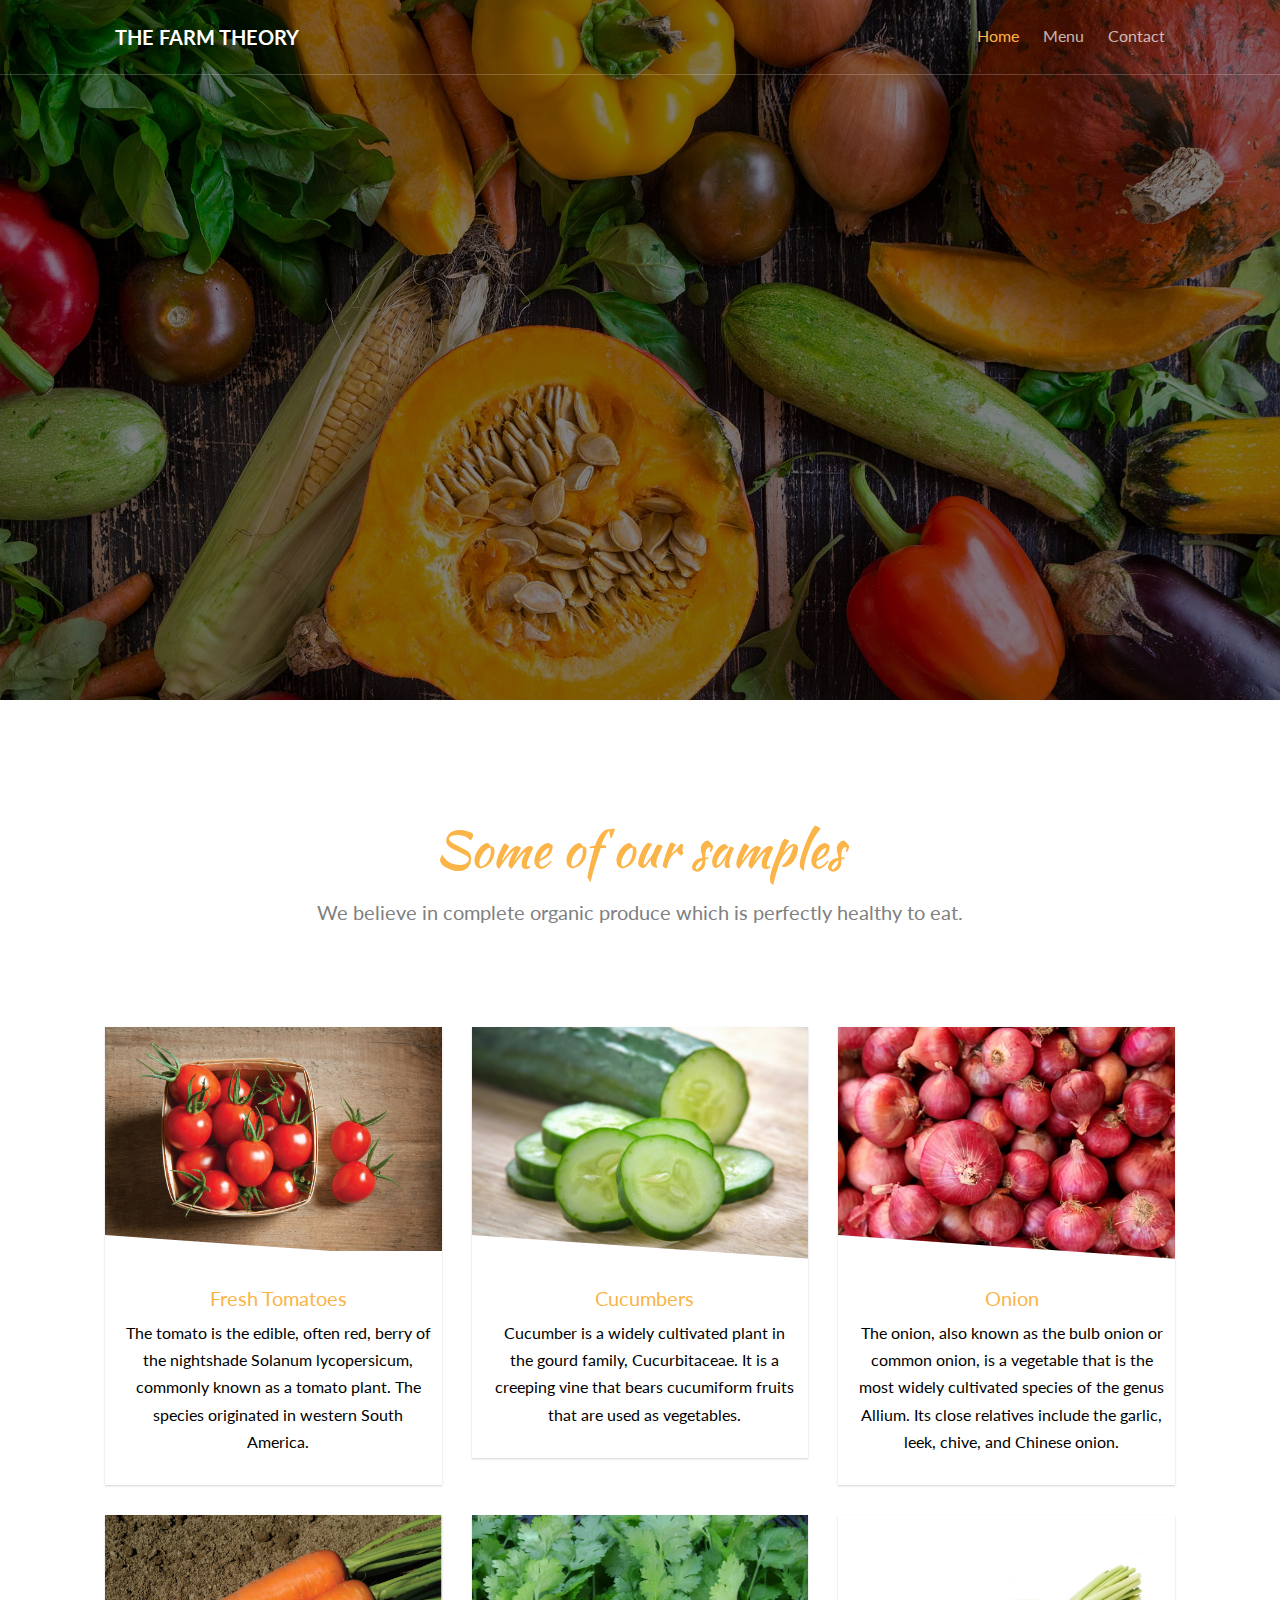
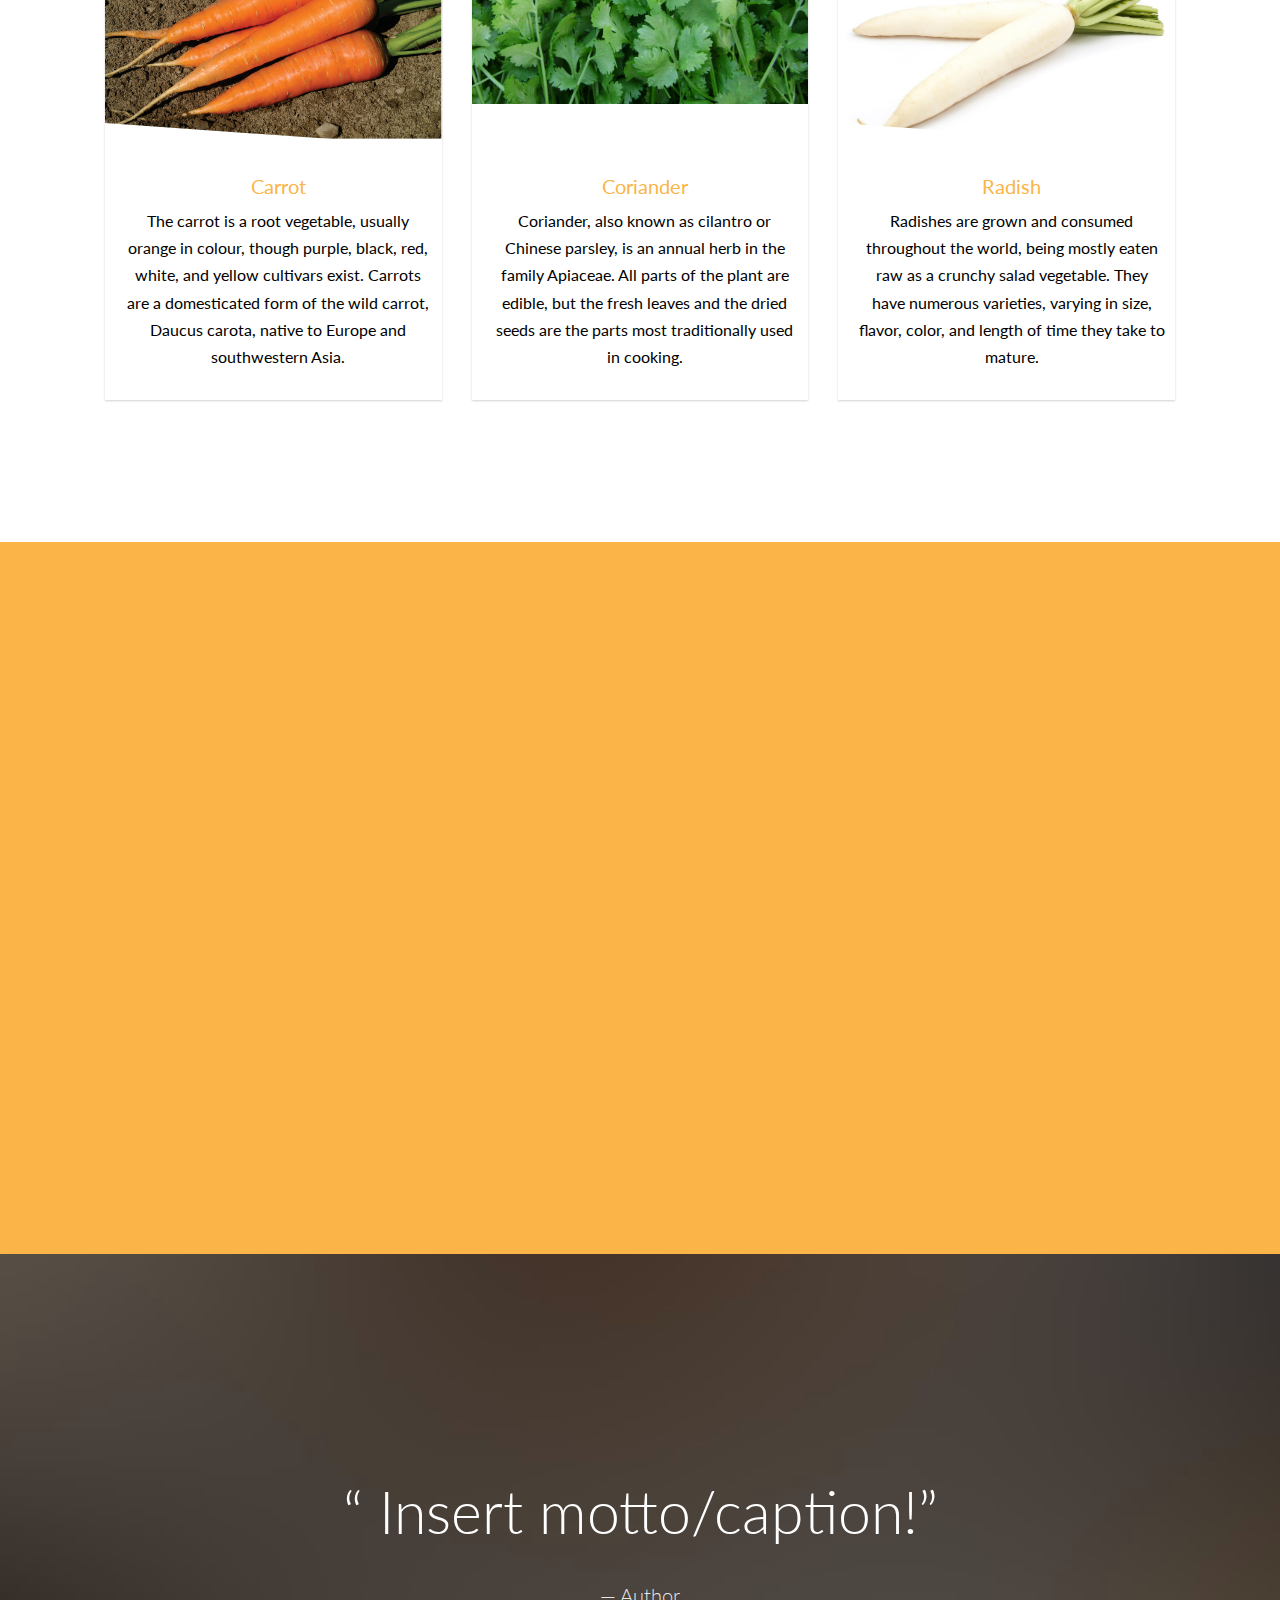
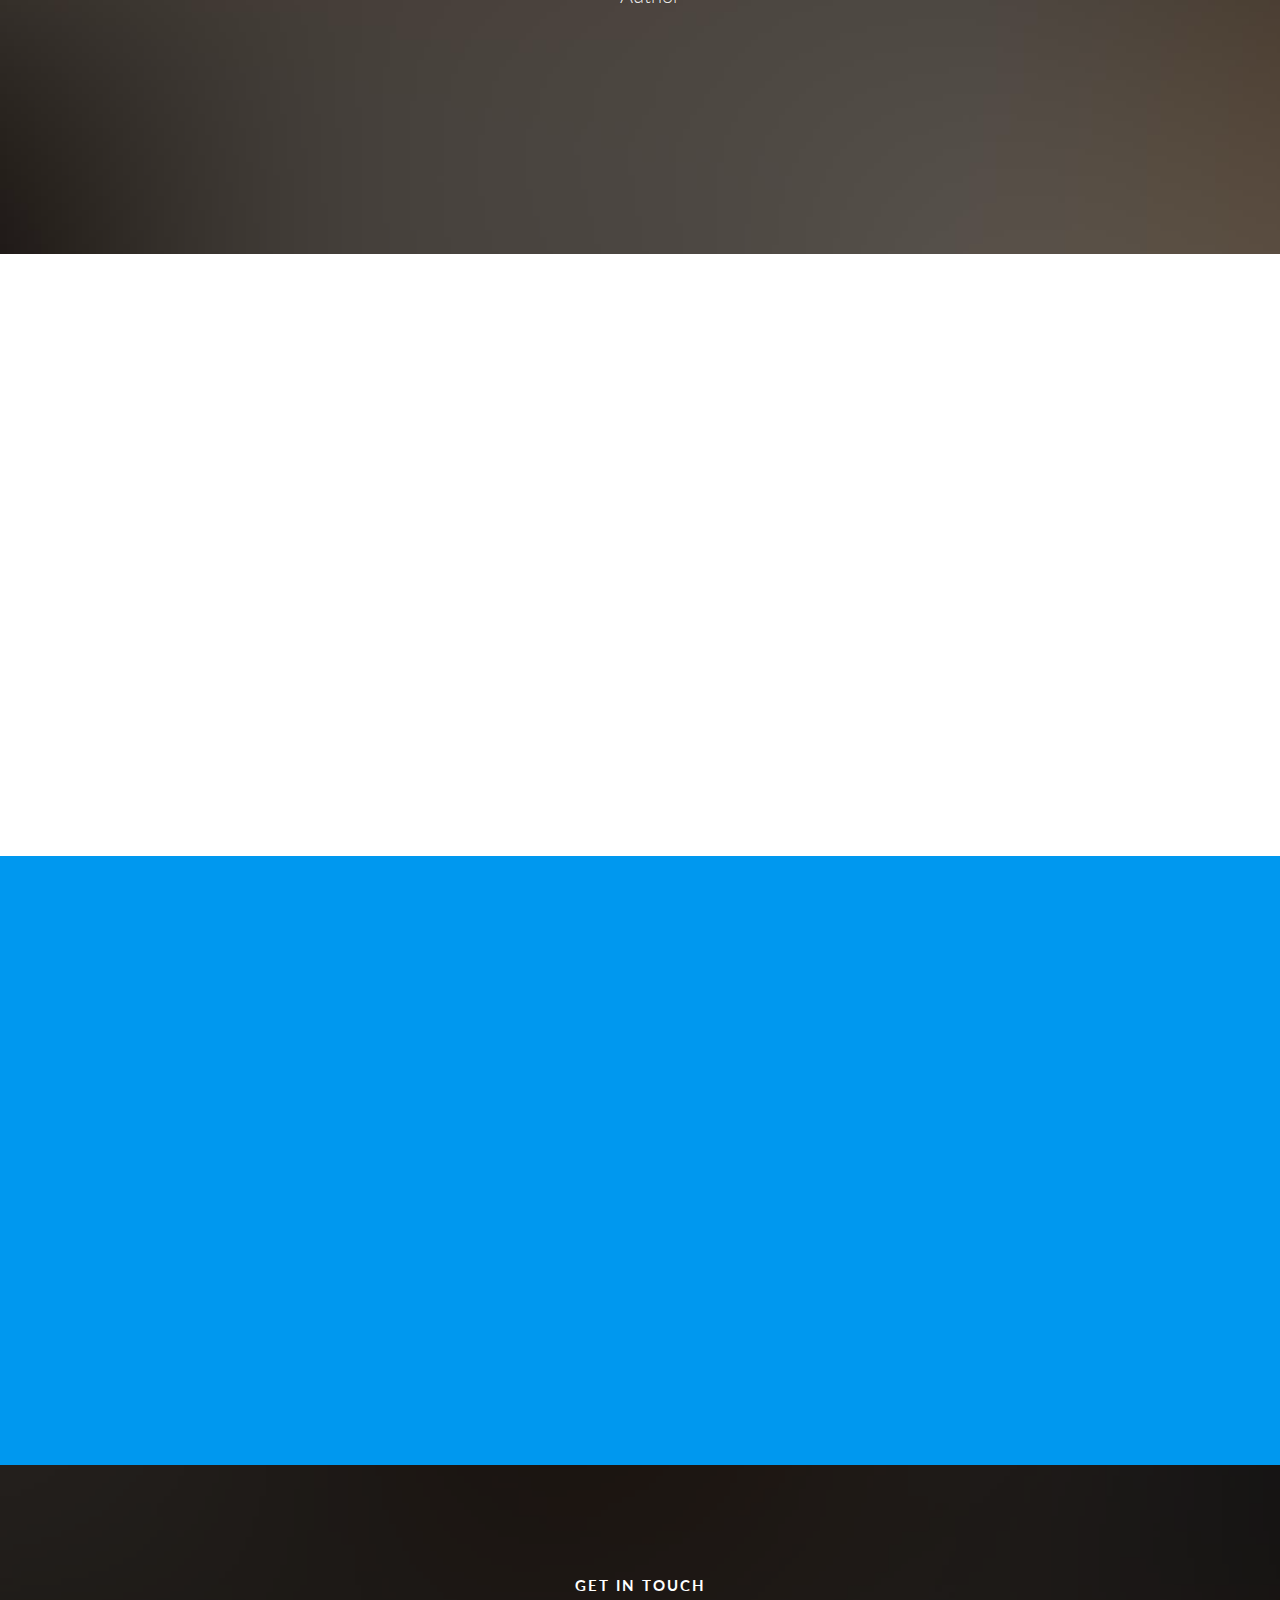
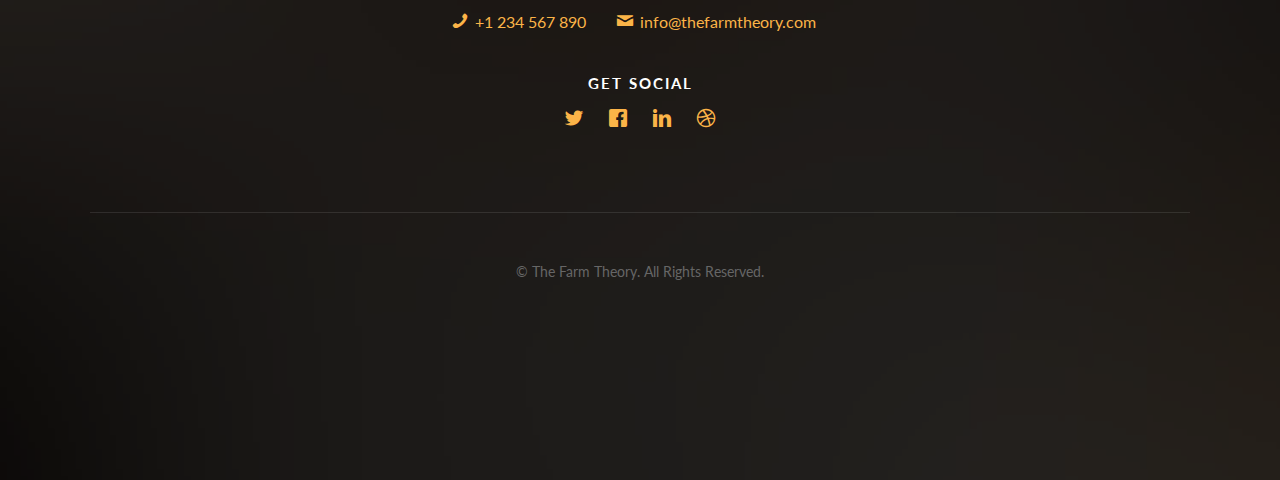
==== commit 1cf2f813: "home page changes" ====
--- a/index.html
+++ b/index.html
@@ -8,7 +8,7 @@
 	<head>
 	<meta charset="utf-8">
 	<meta http-equiv="X-UA-Compatible" content="IE=edge">
-	<title>Farm Theory</title>
+	<title>The Farm Theory</title>
 	<meta name="viewport" content="width=device-width, initial-scale=1">
 	<meta name="description" content="Free HTML5 Website Template by GetTemplates.co" />
 	<meta name="keywords" content="free website templates, free html5, free template, free bootstrap, free website template, html5, css3, mobile first, responsive" />
@@ -71,10 +71,11 @@
 			
 			<div class="row">
 				<div class="col-sm-4 col-xs-12">
-					<div id="gtco-logo"><a href="index.html">Farm Theory <em>.</em></a></div>
+					<div id="gtco-logo"><a href="index.html">The Farm Theory<em></em></a></div>
 				</div>
 				<div class="col-xs-8 text-right menu-1">
 					<ul>
+						<li class="active"><a href="index.html">Home</a></li>
 						<li><a href="menu.html">Menu</a></li>
 						<li><a href="contact.html">Contact</a></li>
 					</ul>	
@@ -92,9 +93,9 @@
 					
 
 					<div class="row row-mt-15em">
-						<div class="col-md-7 mt-text animate-box" data-animate-effect="fadeInUp">
+						<div class="col-md-12 mt-text animate-box" data-animate-effect="fadeInUp">
 							<span class="intro-text-small">Vegetable prices have never been lower at</span>
-							<h1 class="cursive-font">FARM THEORY</h1>	
+							<h1 class="cursive-font">THE FARM THEORY</h1>	
 						</div>
 						<!-- <div class="col-md-4 col-md-push-1 animate-box" data-animate-effect="fadeInRight">
 							<div class="form-wrap">
@@ -139,7 +140,7 @@
 						<div class="fh5co-text">
 							<h2>Fresh Tomatoes</h2>
 							<p>The tomato is the edible, often red, berry of the nightshade Solanum lycopersicum, commonly known as a tomato plant. The species originated in western South America.</p>
-							<p><span class="price cursive-font">$19.15</span></p>
+							<!-- <p><span class="price cursive-font">$19.15</span></p> -->
 						</div>
 					</a>
 				</div>
@@ -152,7 +153,7 @@
 						<div class="fh5co-text">
 							<h2>Cucumbers</h2>
 							<p>Cucumber is a widely cultivated plant in the gourd family, Cucurbitaceae. It is a creeping vine that bears cucumiform fruits that are used as vegetables. </p>
-							<p><span class="price cursive-font">$20.99</span></p>
+							<!-- <p><span class="price cursive-font">$20.99</span></p> -->
 						</div>
 					</a>
 				</div>
@@ -165,7 +166,7 @@
 						<div class="fh5co-text">
 							<h2>Onion</h2>
 							<p>The onion, also known as the bulb onion or common onion, is a vegetable that is the most widely cultivated species of the genus Allium. Its close relatives include the garlic, leek, chive, and Chinese onion.</p>
-							<p><span class="price cursive-font">$8.99</span></p>
+							<!-- <p><span class="price cursive-font">$8.99</span></p> -->
 
 						</div>
 					</a>
@@ -181,7 +182,7 @@
 						<div class="fh5co-text">
 							<h2>Carrot</h2>
 							<p>The carrot is a root vegetable, usually orange in colour, though purple, black, red, white, and yellow cultivars exist. Carrots are a domesticated form of the wild carrot, Daucus carota, native to Europe and southwestern Asia. </p>
-							<p><span class="price cursive-font">$12.99</span></p>
+							<!-- <p><span class="price cursive-font">$12.99</span></p> -->
 						</div>
 					</a>
 				</div>
@@ -195,7 +196,7 @@
 						<div class="fh5co-text">
 							<h2>Coriander</h2>
 							<p>Coriander, also known as cilantro or Chinese parsley, is an annual herb in the family Apiaceae. All parts of the plant are edible, but the fresh leaves and the dried seeds are the parts most traditionally used in cooking.</p>
-							<p><span class="price cursive-font">$23.10</span></p>
+							<!-- <p><span class="price cursive-font">$23.10</span></p> -->
 						</div>
 					</a>
 				</div>
@@ -209,7 +210,7 @@
 						<div class="fh5co-text">
 							<h2>Radish</h2>
 							<p>Radishes are grown and consumed throughout the world, being mostly eaten raw as a crunchy salad vegetable. They have numerous varieties, varying in size, flavor, color, and length of time they take to mature. </p>
-							<p><span class="price cursive-font">$5.59</span></p>
+							<!-- <p><span class="price cursive-font">$5.59</span></p> -->
 						</div>
 					</a>
 				</div>
@@ -294,7 +295,7 @@
 				</div>
 				<div class="col-md-3 col-sm-6 animate-box" data-animate-effect="fadeInUp">
 					<div class="feature-center">
-						<span class="counter js-counter" data-from="0" data-to="43" data-speed="5000" data-refresh-interval="50">1</span>
+						<span class="counter js-counter" data-from="0" data-to="55" data-speed="5000" data-refresh-interval="50">1</span>
 						<span class="counter-label">Vegetables we sell</span>
 					</div>
 				</div>
@@ -344,7 +345,7 @@
 						<h3>Get In Touch</h3>
 						<ul class="gtco-quick-contact">
 							<li><a href="#"><i class="icon-phone"></i> +1 234 567 890</a></li>
-							<li><a href="#"><i class="icon-mail2"></i> info@farmtheory.com</a></li>
+							<li><a href="#"><i class="icon-mail2"></i> info@thefarmtheory.com</a></li>
 							</ul>
 					</div>
 					<div class="gtco-widget">
@@ -359,7 +360,7 @@
 				</div>
 
 				<div class="col-md-12 text-center copyright">
-					<p><small class="block">&copy; Farm Theory. All Rights Reserved.</small> 
+					<p><small class="block">&copy; The Farm Theory. All Rights Reserved.</small> 
 					</div>
 
 			</div>
--- a/css/style.css
+++ b/css/style.css
@@ -1509,7 +1509,7 @@
 }
 
 .row-mt-15em {
-  margin-top: 15em;
+  margin-top: 10em;
 }
 @media screen and (max-width: 768px) {
   .row-mt-15em {
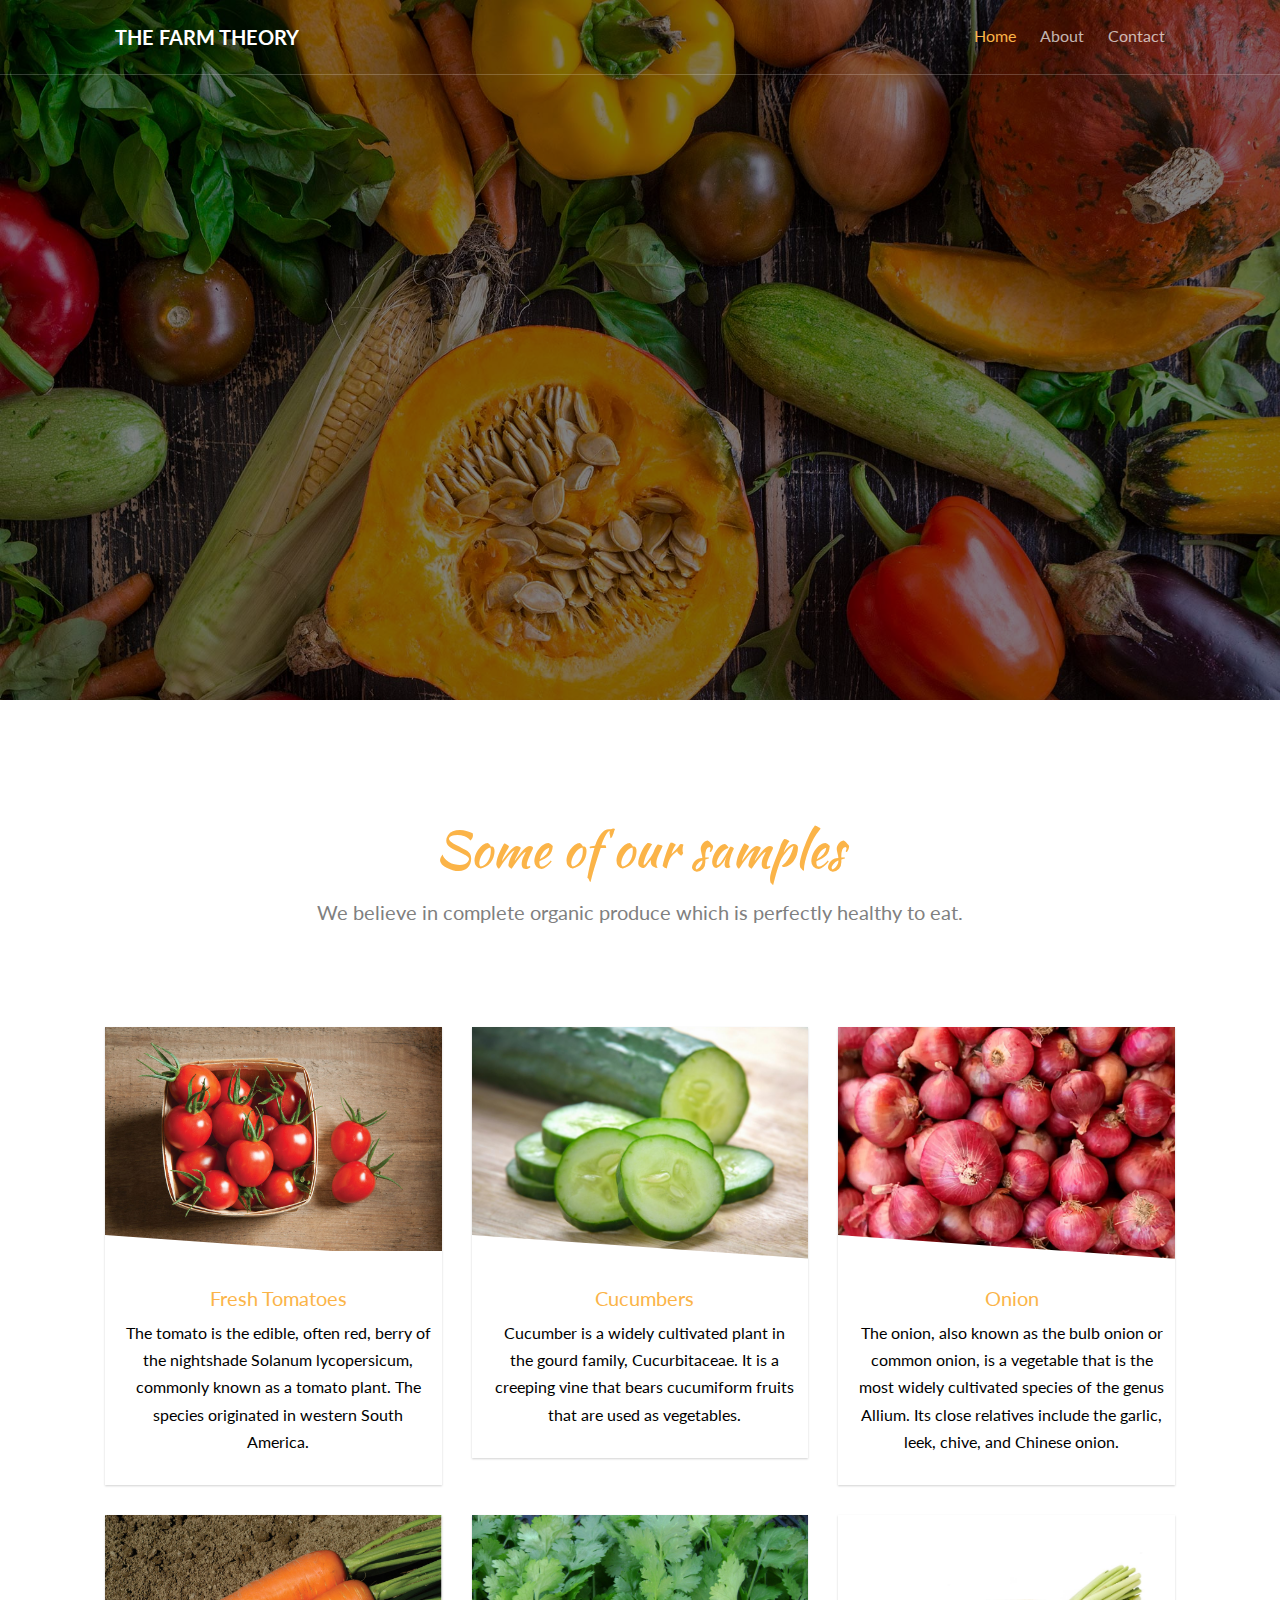
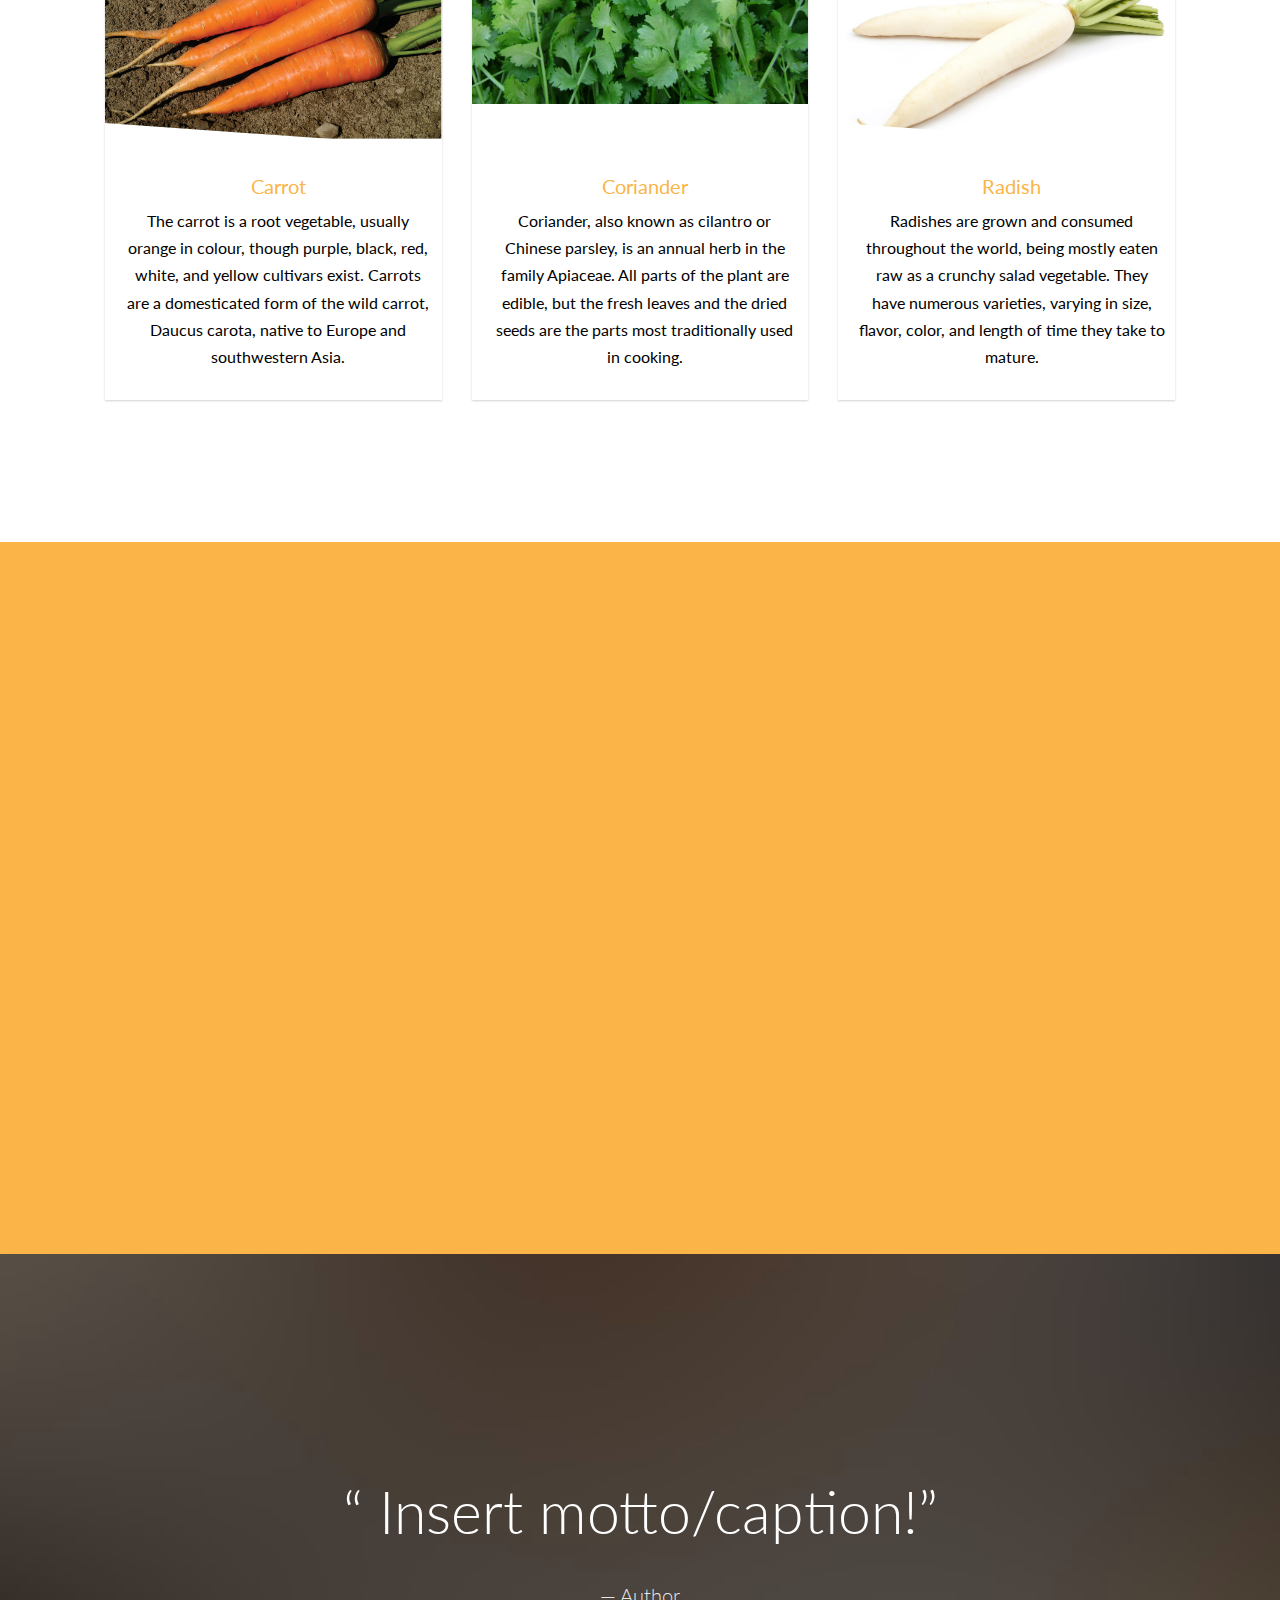
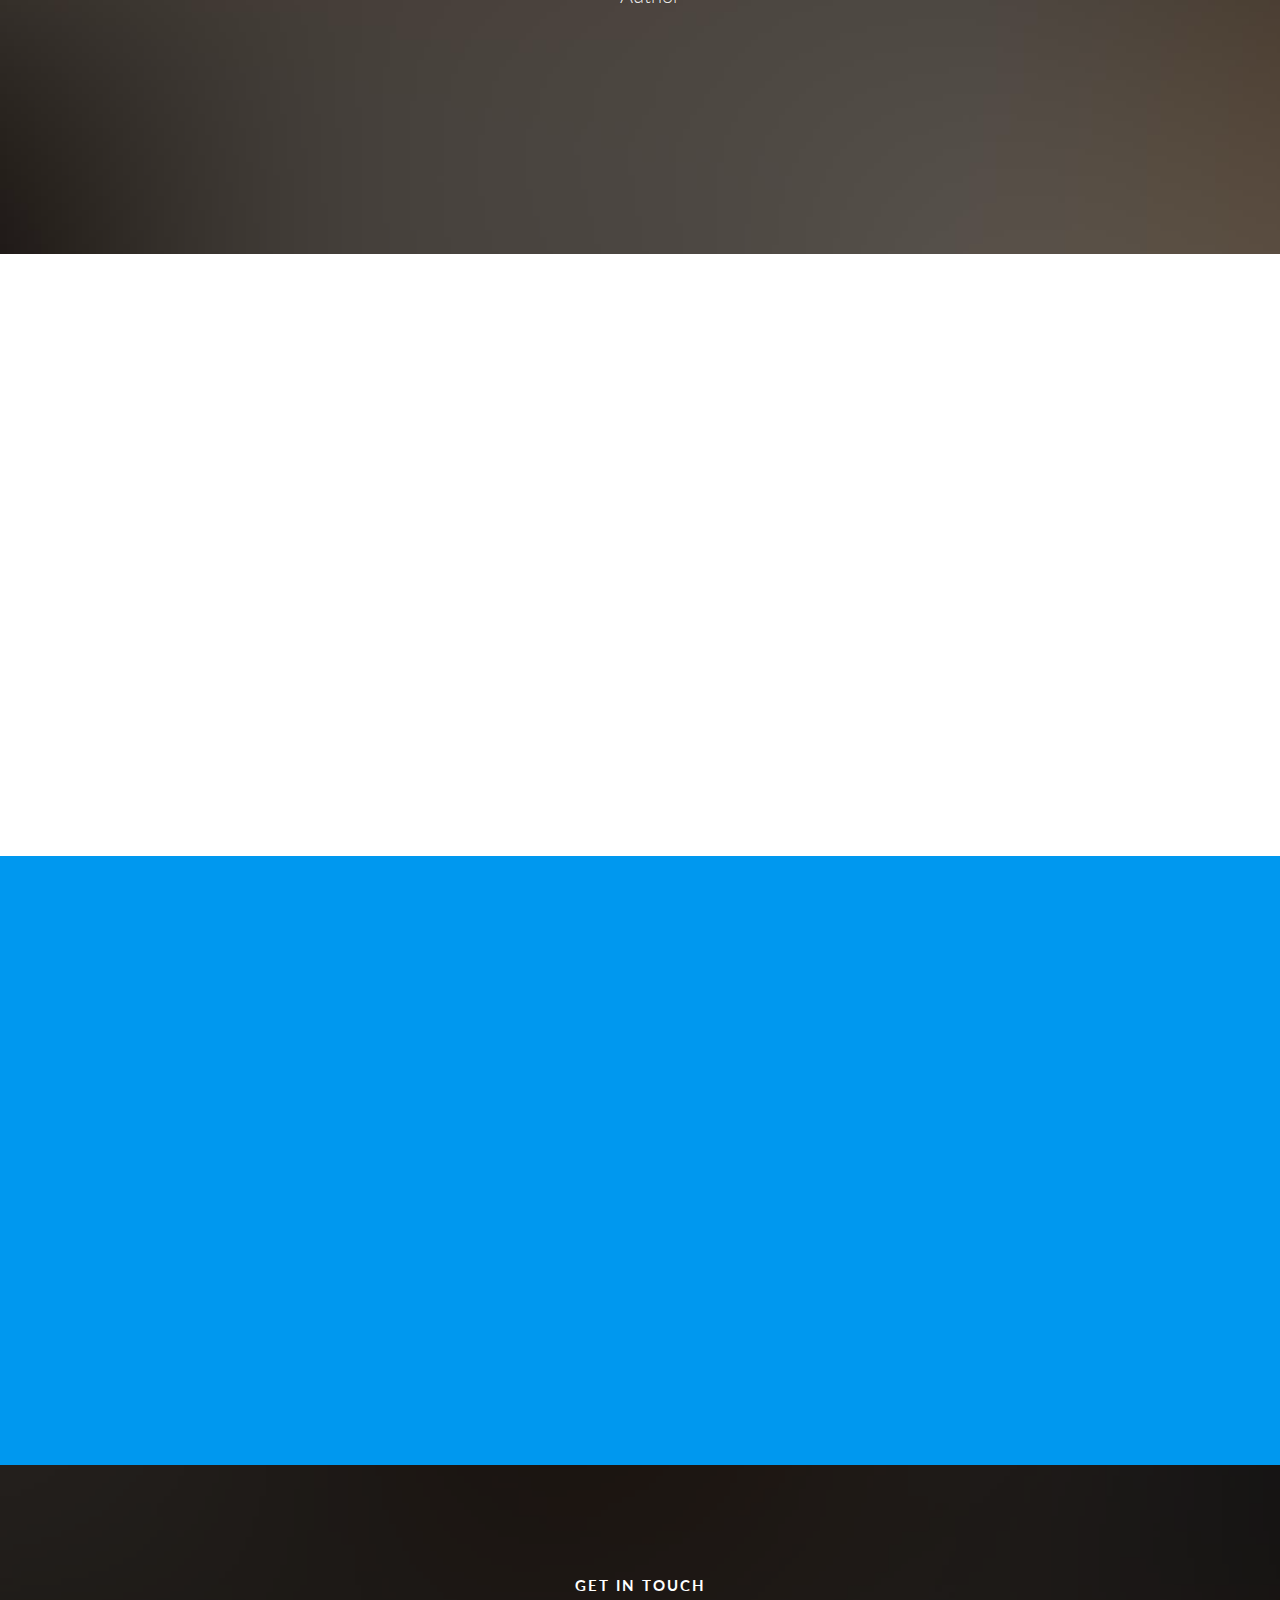
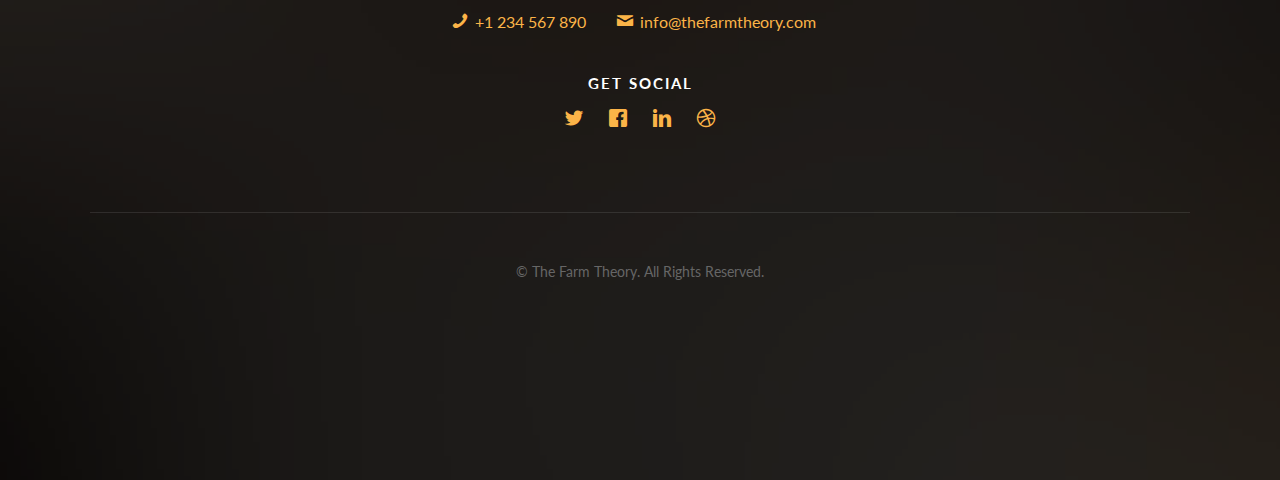
==== commit e9a3780b: "Merge pull request #2 from arpit-agarwal1/master" ====
--- a/index.html
+++ b/index.html
@@ -76,7 +76,7 @@
 				<div class="col-xs-8 text-right menu-1">
 					<ul>
 						<li class="active"><a href="index.html">Home</a></li>
-						<li><a href="menu.html">Menu</a></li>
+						<li><a href="#aboutus">About</a></li>
 						<li><a href="contact.html">Contact</a></li>
 					</ul>	
 				</div>
@@ -141,6 +141,7 @@
 							<h2>Fresh Tomatoes</h2>
 							<p>The tomato is the edible, often red, berry of the nightshade Solanum lycopersicum, commonly known as a tomato plant. The species originated in western South America.</p>
 							<!-- <p><span class="price cursive-font">$19.15</span></p> -->
+
 						</div>
 					</a>
 				</div>
@@ -154,6 +155,7 @@
 							<h2>Cucumbers</h2>
 							<p>Cucumber is a widely cultivated plant in the gourd family, Cucurbitaceae. It is a creeping vine that bears cucumiform fruits that are used as vegetables. </p>
 							<!-- <p><span class="price cursive-font">$20.99</span></p> -->
+
 						</div>
 					</a>
 				</div>
@@ -183,6 +185,7 @@
 							<h2>Carrot</h2>
 							<p>The carrot is a root vegetable, usually orange in colour, though purple, black, red, white, and yellow cultivars exist. Carrots are a domesticated form of the wild carrot, Daucus carota, native to Europe and southwestern Asia. </p>
 							<!-- <p><span class="price cursive-font">$12.99</span></p> -->
+
 						</div>
 					</a>
 				</div>
@@ -197,6 +200,7 @@
 							<h2>Coriander</h2>
 							<p>Coriander, also known as cilantro or Chinese parsley, is an annual herb in the family Apiaceae. All parts of the plant are edible, but the fresh leaves and the dried seeds are the parts most traditionally used in cooking.</p>
 							<!-- <p><span class="price cursive-font">$23.10</span></p> -->
+
 						</div>
 					</a>
 				</div>
@@ -223,7 +227,7 @@
 		<div class="gtco-container">
 			<div class="row">
 				<div class="col-md-8 col-md-offset-2 text-center gtco-heading animate-box">
-					<h2 class="cursive-font">About Us</h2>
+					<h2 id = "aboutus" class="cursive-font">About Us</h2>
 					<p>Insert text about us</p>
 				</div>
 			</div>
